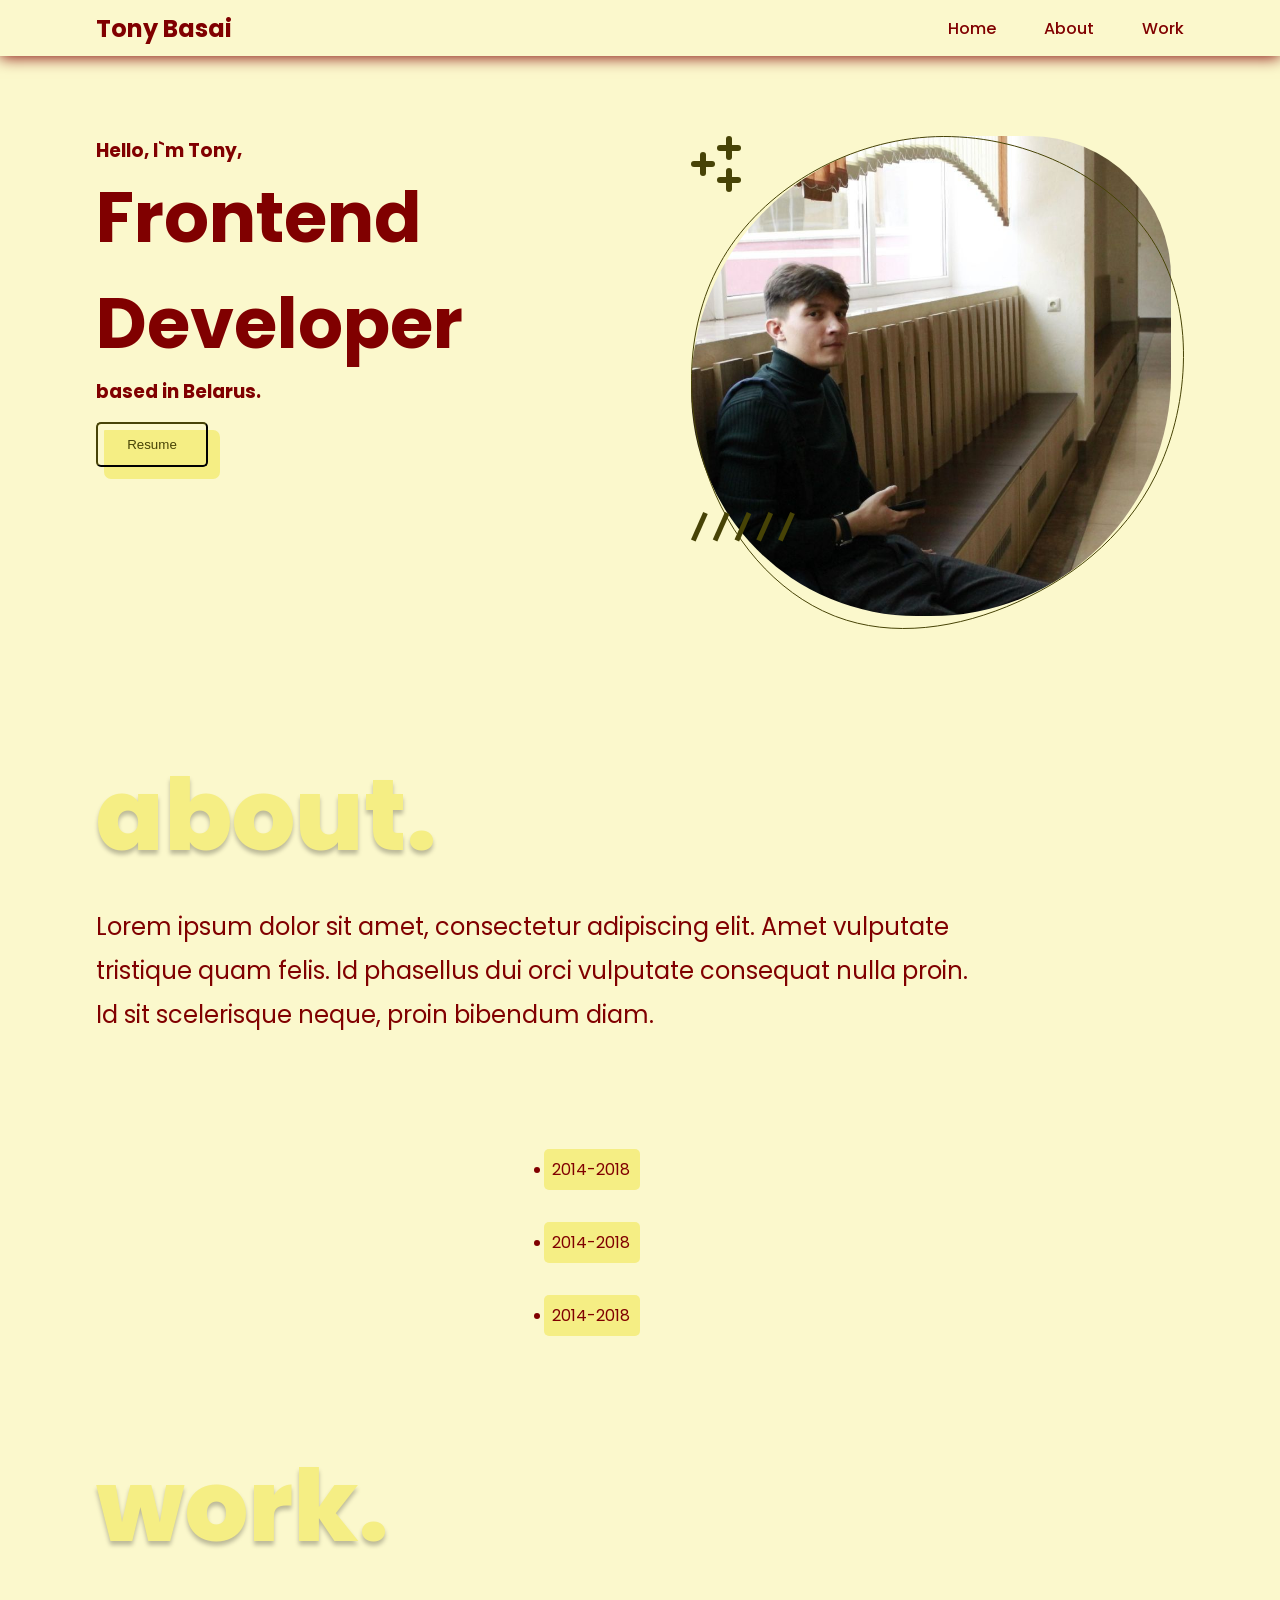
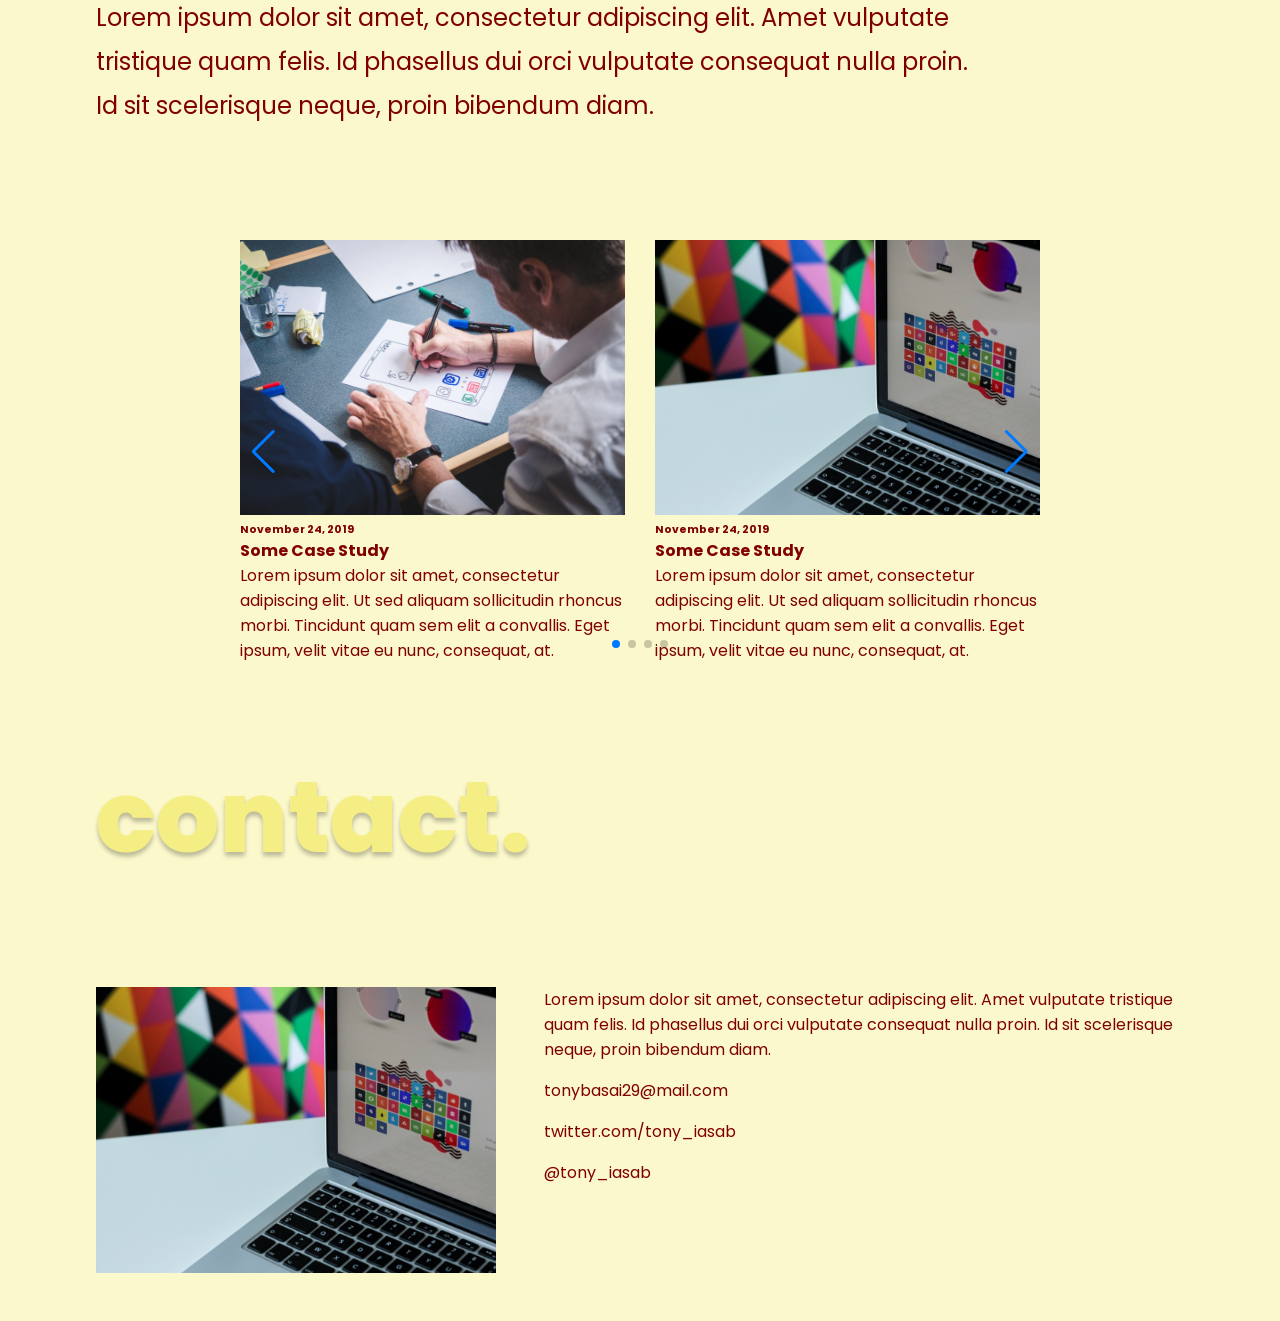
==== portfolio.html @ f7d1738f "Portfolio" ====
<!DOCTYPE html>
<html lang="en">
<head>
    <meta charset="UTF-8">
    <meta name="viewport" content="width=device-width, initial-scale=1.0">
    <link rel="preconnect" href="https://fonts.googleapis.com">
    <link rel="preconnect" href="https://fonts.gstatic.com" crossorigin>
    <link href="https://fonts.googleapis.com/css2?family=Inika:wght@400;700&family=Inter:ital,opsz,wght@0,14..32,100..900;1,14..32,100..900&family=Open+Sans:ital,wght@0,300..800;1,300..800&family=Poppins:ital,wght@0,100;0,200;0,300;0,400;0,500;0,600;0,700;0,800;0,900;1,100;1,200;1,300;1,400;1,500;1,600;1,700;1,800;1,900&display=swap" rel="stylesheet">
    <link rel="stylesheet" href="/portfolio.css">
    <link rel="stylesheet" href="https://unpkg.com/swiper/swiper-bundle.min.css"/>    
    <title>Toni Basai</title>
</head>
<body>
    <header class="header">
        <nav class="header__nav">
            <ul class="header__nav-item">
                <li class="header__nav-item-name">
                    <a href="">Tony Basai</a>
                </li>
            </ul>
            <div class="header__nav-menu">
                <ul class="header__nav-item">
                    <li class="header__nav-text">
                        <a href="#Home">Home</a>
                    </li>
                    <li class="header__nav-text">
                        <a href="#About">About</a>
                    </li>
                    <li class="header__nav-text">
                        <a href="#Work">Work</a>
                    </li>
                </ul>
            </div>
        </nav>
    </header>
    <section id="Home" class="section">
        <div class="container__home">
            <div class="about-me__item">
                <h3 class="about-me__item-info">
                    Hello, I`m Tony, <span class="abaut-me__info-span">frontend developer</span> based in Belarus.
                </h3>
                <button class="about-me__button">
                    Resume
                </button>
            </div>
            <div class="abaut-me__img">
                <img class="abaut-me__img-border" src="./img-portfolio/Vector.svg" alt="">
                <img class="abaut-me__img-foto" src="./img-portfolio/toha2023-03-19_18-51-25.jpg" alt="">
                <div class="abaut-me__img-symbols">
                    <img class="plus" src="./img-portfolio/Group 10.svg" alt="">
                    <img src="./img-portfolio/Group 6.svg" alt="">
                </div>
            </div>
        </div>
    </section>
    <div class="modal modal--hidden">
        <form class="modal__content">
            <button class="modal__buttom-close"></button>
            <h4 class="modal-area__title">
                Для скачивания портфолио нажмите кнопку "Download".
            </h4>
            <button class="modal__buttom-download">Download</button>
        </form>
    </div>
    <section id="About" class="section">
        <div class="container">
            <div class="about-me__info-work">
                <h3 class="info__item-title section-title">
                    about.
                </h3>
                <p class="info__item-paragraph section-paragraph">
                    Lorem ipsum dolor sit amet, consectetur adipiscing elit. Amet vulputate tristique quam felis. Id phasellus dui orci vulputate consequat nulla proin. Id sit scelerisque neque, proin bibendum diam.
                </p>
            </div>
            <div class="info__item-accordion">
                <div class="item-accordion__items">
                    <ul class="accordion-items__mark">
                        <li class="item-mark__date">
                            2014-2018
                        </li>                        
                    </ul>
                    <div class="item__accordion">
                        <p class="item-accordion__paragraph">
                            Lorem ipsum dolor sit amet, consectetur adipiscing elit. Amet vulputate tristique quam felis. Id phasellus dui orci vulputate consequat nulla proin. Id sit scelerisque neque, proin bibendum diam.
                        </p>
                    </div>
                </div>
                <div class="item-accordion__items">
                    <ul class="accordion-items__mark">
                        <li class="item-mark__date">
                            2014-2018
                        </li>                        
                    </ul>
                    <div class="item__accordion">
                        <p class="item-accordion__paragraph">
                            Lorem ipsum dolor sit amet, consectetur adipiscing elit. Amet vulputate tristique quam felis. Id phasellus dui orci vulputate consequat nulla proin. Id sit scelerisque neque, proin bibendum diam.
                        </p>
                    </div>
                </div>
                <div class="item-accordion__items">
                    <ul class="accordion-items__mark">
                        <li class="item-mark__date">
                            2014-2018
                        </li>                        
                    </ul>
                    <div class="item__accordion">
                        <p class="item-accordion__paragraph">
                            Lorem ipsum dolor sit amet, consectetur adipiscing elit. Amet vulputate tristique quam felis. Id phasellus dui orci vulputate consequat nulla proin. Id sit scelerisque neque, proin bibendum diam.
                        </p>
                    </div>
                </div>               
            </div>
        </div>
    </section>
    <section id="Work" class="section-work">
        <div class="section-work__container">
            <div class="about-me__info-work">
                <h3 class="section-title">
                    work.
                </h3>
                <p class="section-paragraph">
                    Lorem ipsum dolor sit amet, consectetur adipiscing elit. Amet vulputate tristique quam felis. Id phasellus dui orci vulputate consequat nulla proin. Id sit scelerisque neque, proin bibendum diam.
                </p>
            </div>
            <div class="work__cards">
                <div class="swiper">
                    <div class="swiper-wrapper">
                        <div class="swiper-slide">
                            <img class="work-card__img" src="./img-portfolio/Rectangle 8.svg" alt="">
                            <h6 class="work-card__date">
                                November 24, 2019
                            </h6>
                            <h4 class="work-card__title">
                                Some Case Study
                            </h4>
                            <p class="work-card__paragraph">
                                Lorem ipsum dolor sit amet, consectetur adipiscing elit. Ut sed aliquam sollicitudin rhoncus morbi. Tincidunt quam sem elit a convallis. Eget ipsum, velit vitae eu nunc, consequat, at.
                            </p>
                        </div>
                        <div class="swiper-slide">
                            <img class="work-card__img" src="./img-portfolio/unsplash_ubIWo074QlU.svg" alt="">
                            <h6 class="work-card__date">
                                November 24, 2019
                            </h6>
                            <h4 class="work-card__title">
                                Some Case Study
                            </h4>
                            <p class="work-card__paragraph">
                                Lorem ipsum dolor sit amet, consectetur adipiscing elit. Ut sed aliquam sollicitudin rhoncus morbi. Tincidunt quam sem elit a convallis. Eget ipsum, velit vitae eu nunc, consequat, at.
                            </p>
                        </div>
                        <div class="swiper-slide">
                            <img class="work-card__img" src="./img-portfolio/unsplash_ubIWo074QlU.svg" alt="">
                            <h6 class="work-card__date">
                                November 24, 2019
                            </h6>
                            <h4 class="work-card__title">
                                Some Case Study
                            </h4>
                            <p class="work-card__paragraph">
                                Lorem ipsum dolor sit amet, consectetur adipiscing elit. Ut sed aliquam sollicitudin rhoncus morbi. Tincidunt quam sem elit a convallis. Eget ipsum, velit vitae eu nunc, consequat, at.
                            </p>
                        </div>
                        <div class="swiper-slide">
                            <img class="work-card__img" src="./img-portfolio/unsplash_ubIWo074QlU.svg" alt="">
                            <h6 class="work-card__date">
                                November 24, 2019
                            </h6>
                            <h4 class="work-card__title">
                                Some Case Study
                            </h4>
                            <p class="work-card__paragraph">
                                Lorem ipsum dolor sit amet, consectetur adipiscing elit. Ut sed aliquam sollicitudin rhoncus morbi. Tincidunt quam sem elit a convallis. Eget ipsum, velit vitae eu nunc, consequat, at.
                            </p>
                        </div>                    
                    </div>
                    <div class="swiper-button-next"></div>
                    <div class="swiper-button-prev"></div>
                    <div class="swiper-pagination"></div>
                </div>
            </div>
        </div>
    </section>
    <section class="section">
        <div class="container">
            <h3 class="section-title">
                contact.
            </h3>
            <div class="contact__items">
                <img class="contact__img" src="./img-portfolio/unsplash_ubIWo074QlU.svg" alt="">
                <div class="contact__info">
                    <p class="contact__paragraph">
                        Lorem ipsum dolor sit amet, consectetur adipiscing elit. Amet vulputate tristique quam felis. Id phasellus dui orci vulputate consequat nulla proin. Id sit scelerisque neque, proin bibendum diam.
                    </p>
                    <p class="contact__paragraph-cont">
                        tonybasai29@mail.com
                    </p>
                    <p class="contact__paragraph-cont">
                        twitter.com/tony_iasab
                    </p>
                    <p class="contact__paragraph-cont">
                        @tony_iasab
                    </p>
                </div>
            </div>
        </div>
    </section>
    <script src="./portfolio.js"></script> 
    <script src="https://unpkg.com/swiper/swiper-bundle.min.js"></script>   
</body>
</html>
---- portfolio.css ----
* {
    margin: 0;
    padding: 0;
    box-sizing: border-box;
}

:root {
    --dark-blue: #03045E;
    --maroon: #800000;
    --dark-brown: #474306;
    --yellow: #F5EE84;
    --light-yellow: #FBF8CC;
    --too-light-yellow: #F7F197;
}

body {
    font-family: Poppins;
    background-color: var(--light-yellow);
}

.header {
    @media (max-width: 780px) {
        padding: 1rem;
    }
}

.header__nav {
    height: 3.5rem;
    max-width: 100%;
    width: 85rem;
    padding: 0 6rem;
    display: flex;
    align-items: center;
    justify-content: space-between;
    margin: 0 auto;
    background-color: var(--light-yellow);
    z-index: 0;
    box-shadow: 0 1px 15px 0 var(--maroon);
}

.header__nav-item {
    display: flex;
    gap: 3rem;
    list-style-type: none;
    color: var(--maroon);
}

.header__nav-item-name a{
    font-size: 1.5rem;
    font-weight: bold;
    text-decoration-line: none;
    color: var(--maroon);
}

.header__nav-text a{
    text-decoration-line: none;
    color: var(--maroon);
    font-weight: 500;
}

.header__nav-text a:hover {
    color: var(--yellow);
}

.section {
    max-width: 100%;
    width: 85rem;
    margin: 0 auto;
}

.container__home {
    /* margin: 5rem 0; */
    padding: 5rem 6rem;
    display: flex;
    justify-content: space-between;
}

.about-me__item {
    max-width: 20rem;
    display: flex;
    flex-direction: column;
    gap: 1rem;
}

.about-me__item-info{
    color: var(--maroon);
}

.abaut-me__info-span {
    text-transform: capitalize;
    font-size: 4.4rem;
    font-weight: bold;
}

.about-me__button {
    max-width: 7rem;
    padding: 0.8rem 1.5rem 0.8rem 1.5rem;
    border-radius: 5px;
    border-color: var(--dark-brown);
    color: var(--dark-brown);
    cursor: pointer;
    background-color: var(--yellow);
    box-shadow: 4px 4px 0px 2px var(--light-yellow) inset,
                10px 10px 0px 2px var(--yellow);
}

.about-me__button:hover {
    max-width: 7rem;
    padding: 0.8rem 1.5rem 0.8rem 1.5rem;
    border-radius: 5px;
    border-color: var(--dark-brown);
    background-color: var(--yellow);
    color: var(--dark-brown);
    cursor: pointer;
    box-shadow: none;
}

.abaut-me__img {
    display: flex;
}

.abaut-me__img-border {
    position: relative;
    z-index: -1;
}

.abaut-me__img-foto {
    max-width: 100%;
    width: 30rem;
    max-height: 100%;
    object-fit: cover;
    border-radius: 18rem 10rem 17rem 16rem;
    height: 30rem;
    position: absolute;
    z-index: -2;
}

.abaut-me__img-symbols {
    display: flex;
    flex-direction: column;
    align-items: flex-start;
    gap: 20rem;
    position: absolute;
}

.container {
    padding: 3rem 6rem;
    display: flex;
    flex-direction: column;
    gap: 7rem;
}

.modal {
    position: fixed;
    background: rgb(0, 0, 0, 0.663);
    top: 0;
    left: 0;
    bottom: 0;
    right: 0;
    display: flex;
    justify-content: center;
    align-items: center;
}

.modal--hidden {
    display: none;
}

.modal__content {
    padding: 1.5rem;
    background: var(--light-yellow);
    border-radius: 1rem;
    max-width: 30rem;
    width: 100%;
    position: relative;
    display: flex;
    flex-direction: column;
    align-items: center;
    gap: 1rem;
}

.modal__buttom-close {
    background: url(./img-portfolio/1.png);
    background-size: contain;
    width: 2rem;
    height: 2rem;
    border: none;
    border-radius: 2rem;
    position: absolute;
    right: 0.1rem;
    top: 0.1rem;
    cursor: pointer;
}

.modal-area__title {
    font-family: Poppins;
    font-size: 24px;
    line-height: 44px;
    color: var(--maroon);
}

.modal__buttom-download {
    max-width: 7rem;
    padding: 0.8rem 1.5rem 0.8rem 1.5rem;
    border-radius: 5px;
    border-color: var(--dark-brown);
    color: var(--dark-brown);
    cursor: pointer;
    background-color: var(--yellow);
}

.modal__buttom-download:hover {
    max-width: 7rem;
    padding: 0.8rem 1.5rem 0.8rem 1.5rem;
    border-radius: 5px;
    border-color: var(--dark-blue);
    background-color: var(--dark-brown);
    color: var(--dark-blue);
    cursor: pointer;
    box-shadow: none;
}

.about-me__info-work {
    display: flex;
    flex-direction: column;
    gap: 2rem;
}

.section-title {
    font-weight: 800;
    font-size: 100px;
    line-height: 116px;
    color: var(--yellow);
    text-shadow: 0px 4px 4px rgba(0, 0, 0, 0.25);
}

.section-paragraph {
    max-width: 100%;
    width: 55rem;
    font-size: 24px;
    line-height: 44px;
    color: var(--maroon);
}

.info__item-accordion {
    display: flex;
    flex-direction: column;
    align-items: flex-end;
    gap: 1rem;
    color: var(--maroon);
}

.accordion-items__mark {
    max-width: 6rem;
    width: 100%;
    display: flex;
    flex-direction: column;
    gap: 3rem;
    padding: 0.5rem 0.5rem;
    background: var(--yellow);
    border-radius: 5px;
}

.item-mark__date {
    cursor: pointer;
}

.item__accordion {
    max-width: 100%;
    width: 40rem;
    padding-top: 1rem;
    position: relative;
    overflow: hidden;
    max-height: 0;
    transition: 0.4s;
}

.section-work {
    max-width: 100%;
    width: 85rem;
    margin: 0 auto;
}

.section-work__container {
    padding: 3rem 6rem;
    display: flex;
    flex-direction: column;
    gap: 7rem;
}

.swiper {
    max-width: 100%;
    width: 50rem;
    height: 100%;
}

.swiper-slide {
    width: auto;
    color: var(--maroon);
}

.work-card__img {
    max-width: 100%;
    width: 35rem;
}

.contact__items {
    display: flex;
    justify-content: space-between;
}

.contact__img {
    max-width: 100%;
    width: 25rem;
}

.contact__info {
    max-width: 100%;
    width: 40rem;
    display: flex;
    flex-direction: column;
    gap: 1rem;
}

.contact__items {
    color: var(--maroon);
}

.contact__paragraph-cont {
    cursor: pointer;
}
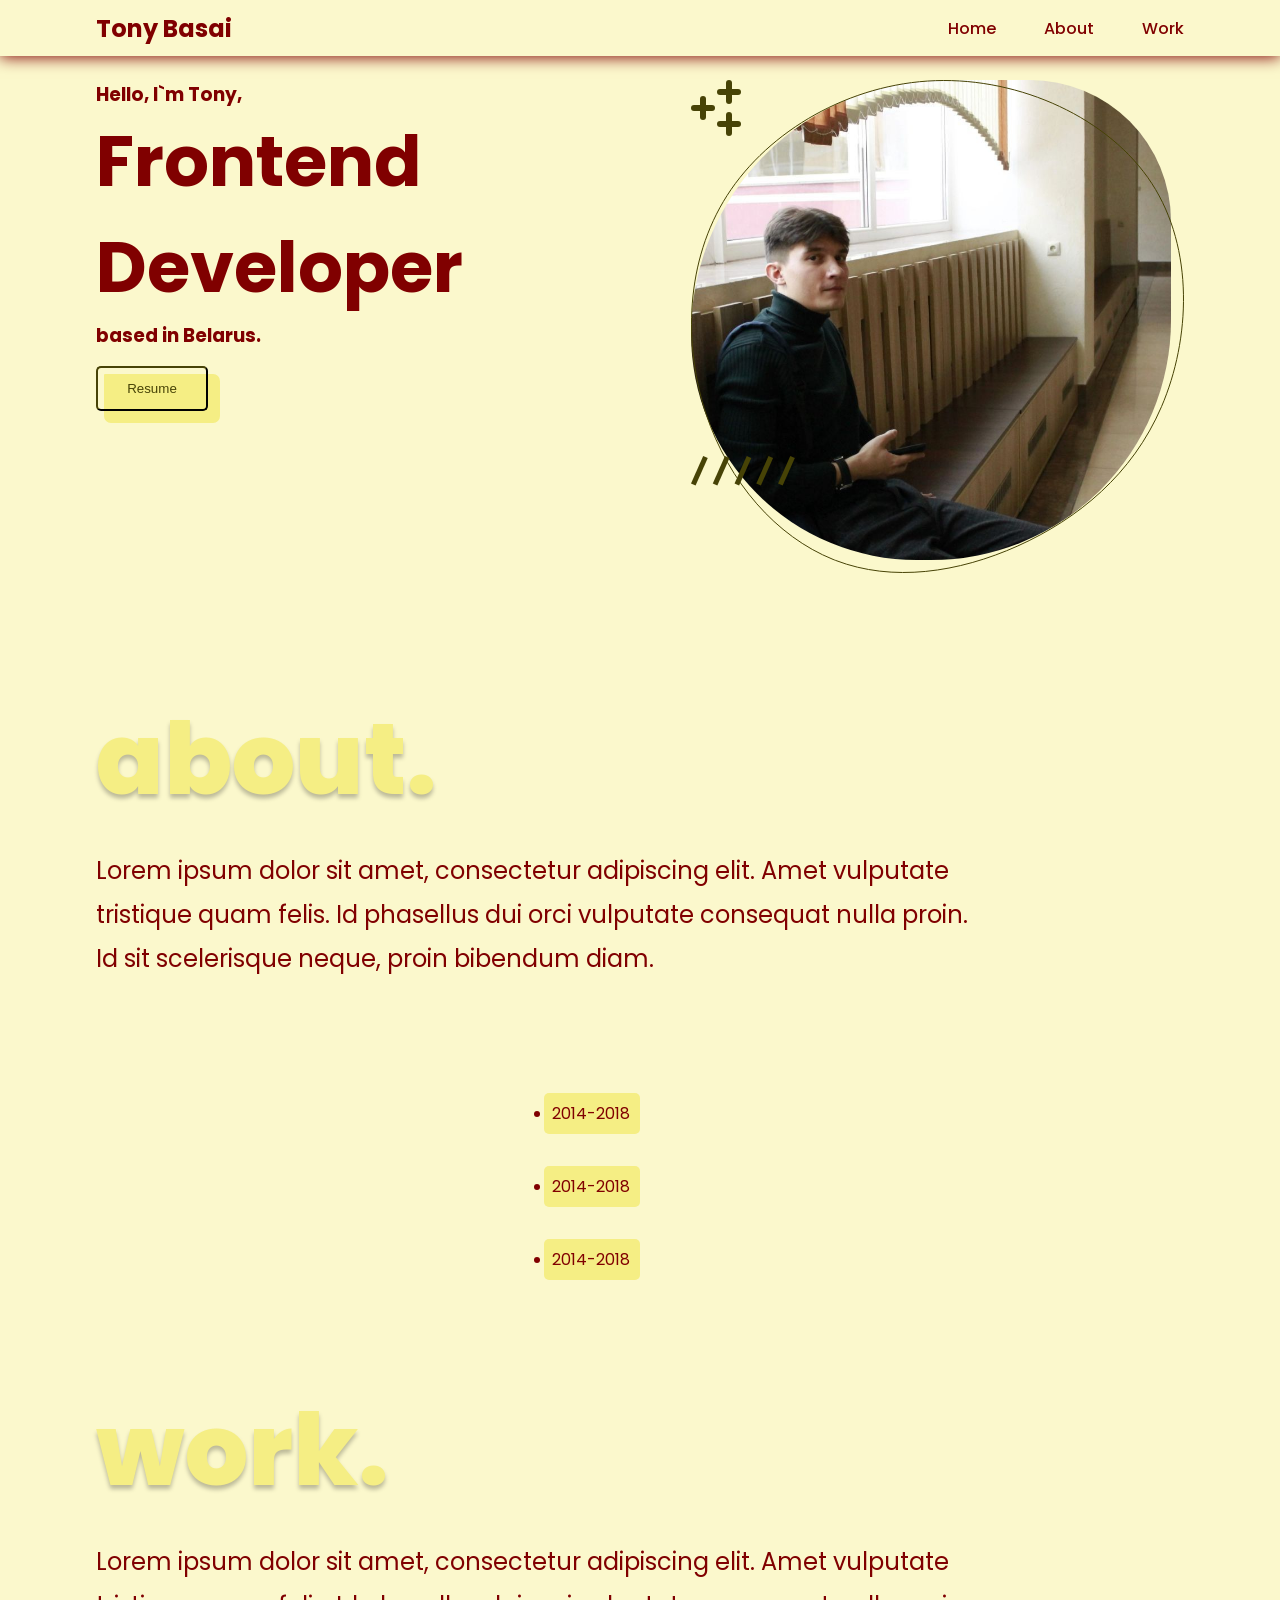
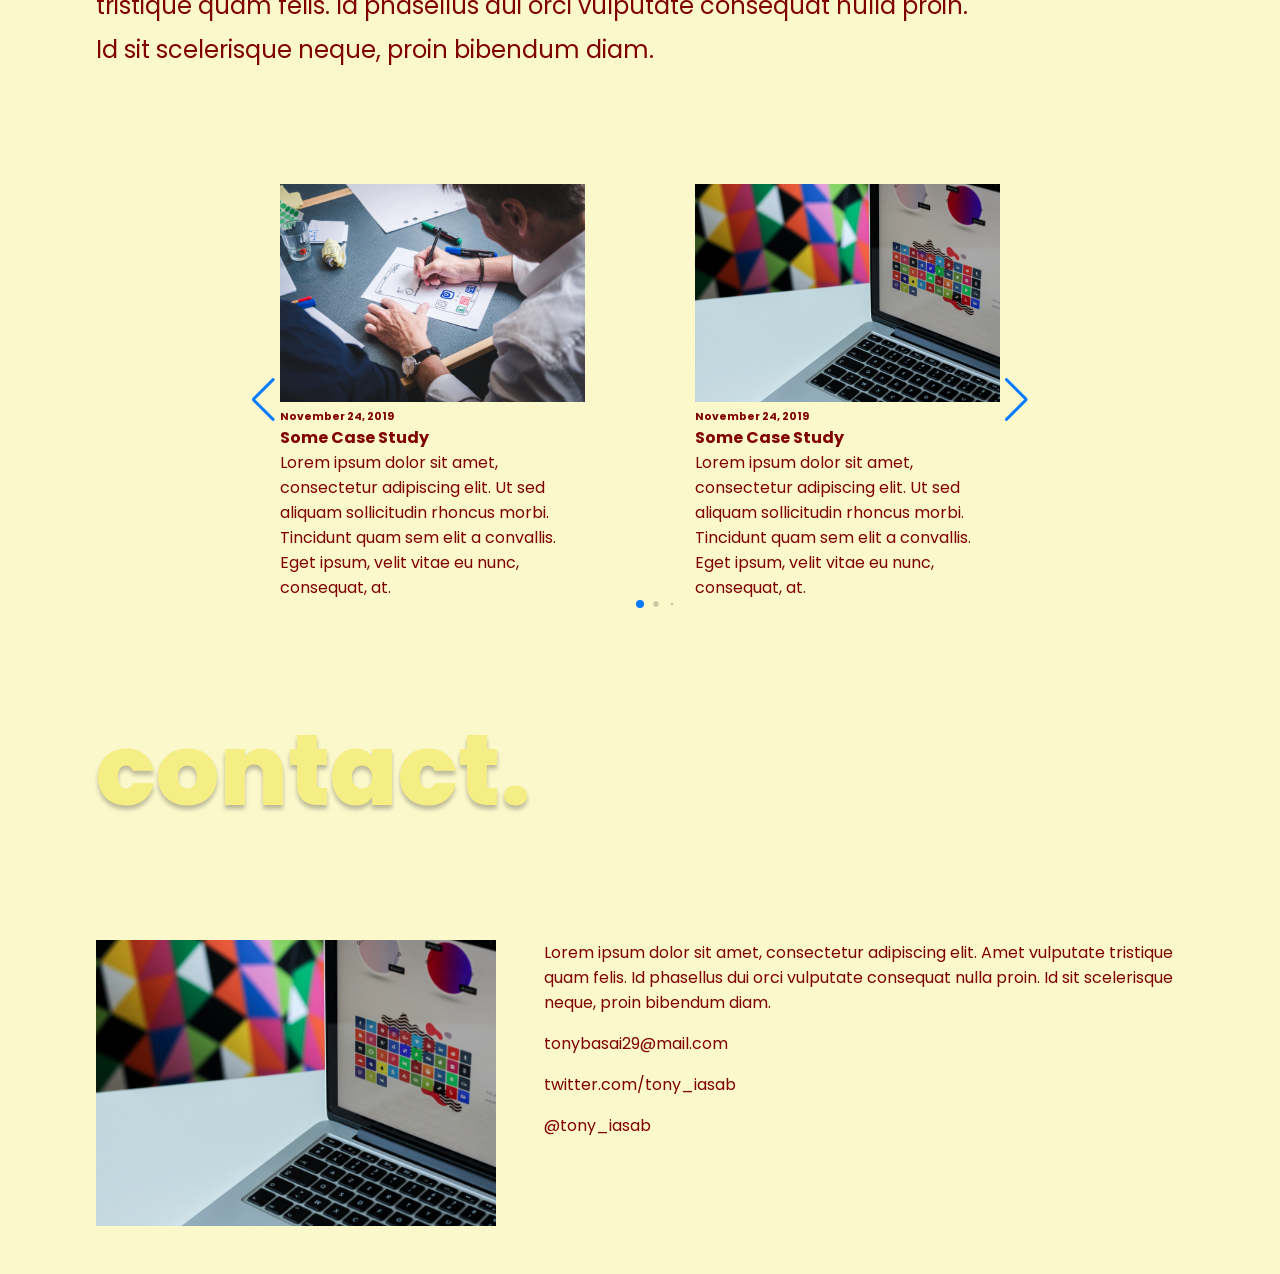
==== commit 2a1f7cad: "portfolio-nav" ====
--- a/portfolio.html
+++ b/portfolio.html
@@ -6,13 +6,13 @@
     <link rel="preconnect" href="https://fonts.googleapis.com">
     <link rel="preconnect" href="https://fonts.gstatic.com" crossorigin>
     <link href="https://fonts.googleapis.com/css2?family=Inika:wght@400;700&family=Inter:ital,opsz,wght@0,14..32,100..900;1,14..32,100..900&family=Open+Sans:ital,wght@0,300..800;1,300..800&family=Poppins:ital,wght@0,100;0,200;0,300;0,400;0,500;0,600;0,700;0,800;0,900;1,100;1,200;1,300;1,400;1,500;1,600;1,700;1,800;1,900&display=swap" rel="stylesheet">
-    <link rel="stylesheet" href="/portfolio.css">
+    <link rel="stylesheet" href="./portfolio.css">
     <link rel="stylesheet" href="https://unpkg.com/swiper/swiper-bundle.min.css"/>    
     <title>Toni Basai</title>
 </head>
 <body>
     <header class="header">
-        <nav class="header__nav">
+        <nav class="header__nav header__nav-fix">
             <ul class="header__nav-item">
                 <li class="header__nav-item-name">
                     <a href="">Tony Basai</a>
--- a/portfolio.css
+++ b/portfolio.css
@@ -19,23 +19,28 @@
 }
 
 .header {
+    display: flex;
+    justify-content: center;
     @media (max-width: 780px) {
         padding: 1rem;
     }
 }
 
 .header__nav {
+    max-width: 100%;
+    width: 85rem;
     height: 3.5rem;
-    max-width: 100%;
-    width: 85rem;
     padding: 0 6rem;
     display: flex;
     align-items: center;
     justify-content: space-between;
-    margin: 0 auto;
     background-color: var(--light-yellow);
-    z-index: 0;
+    z-index: 2;
     box-shadow: 0 1px 15px 0 var(--maroon);
+}
+
+.header__nav-fix {
+    position: fixed;
 }
 
 .header__nav-item {
@@ -297,6 +302,7 @@
 .swiper-slide {
     width: auto;
     color: var(--maroon);
+    padding:0rem 2.5rem 1rem;
 }
 
 .work-card__img {
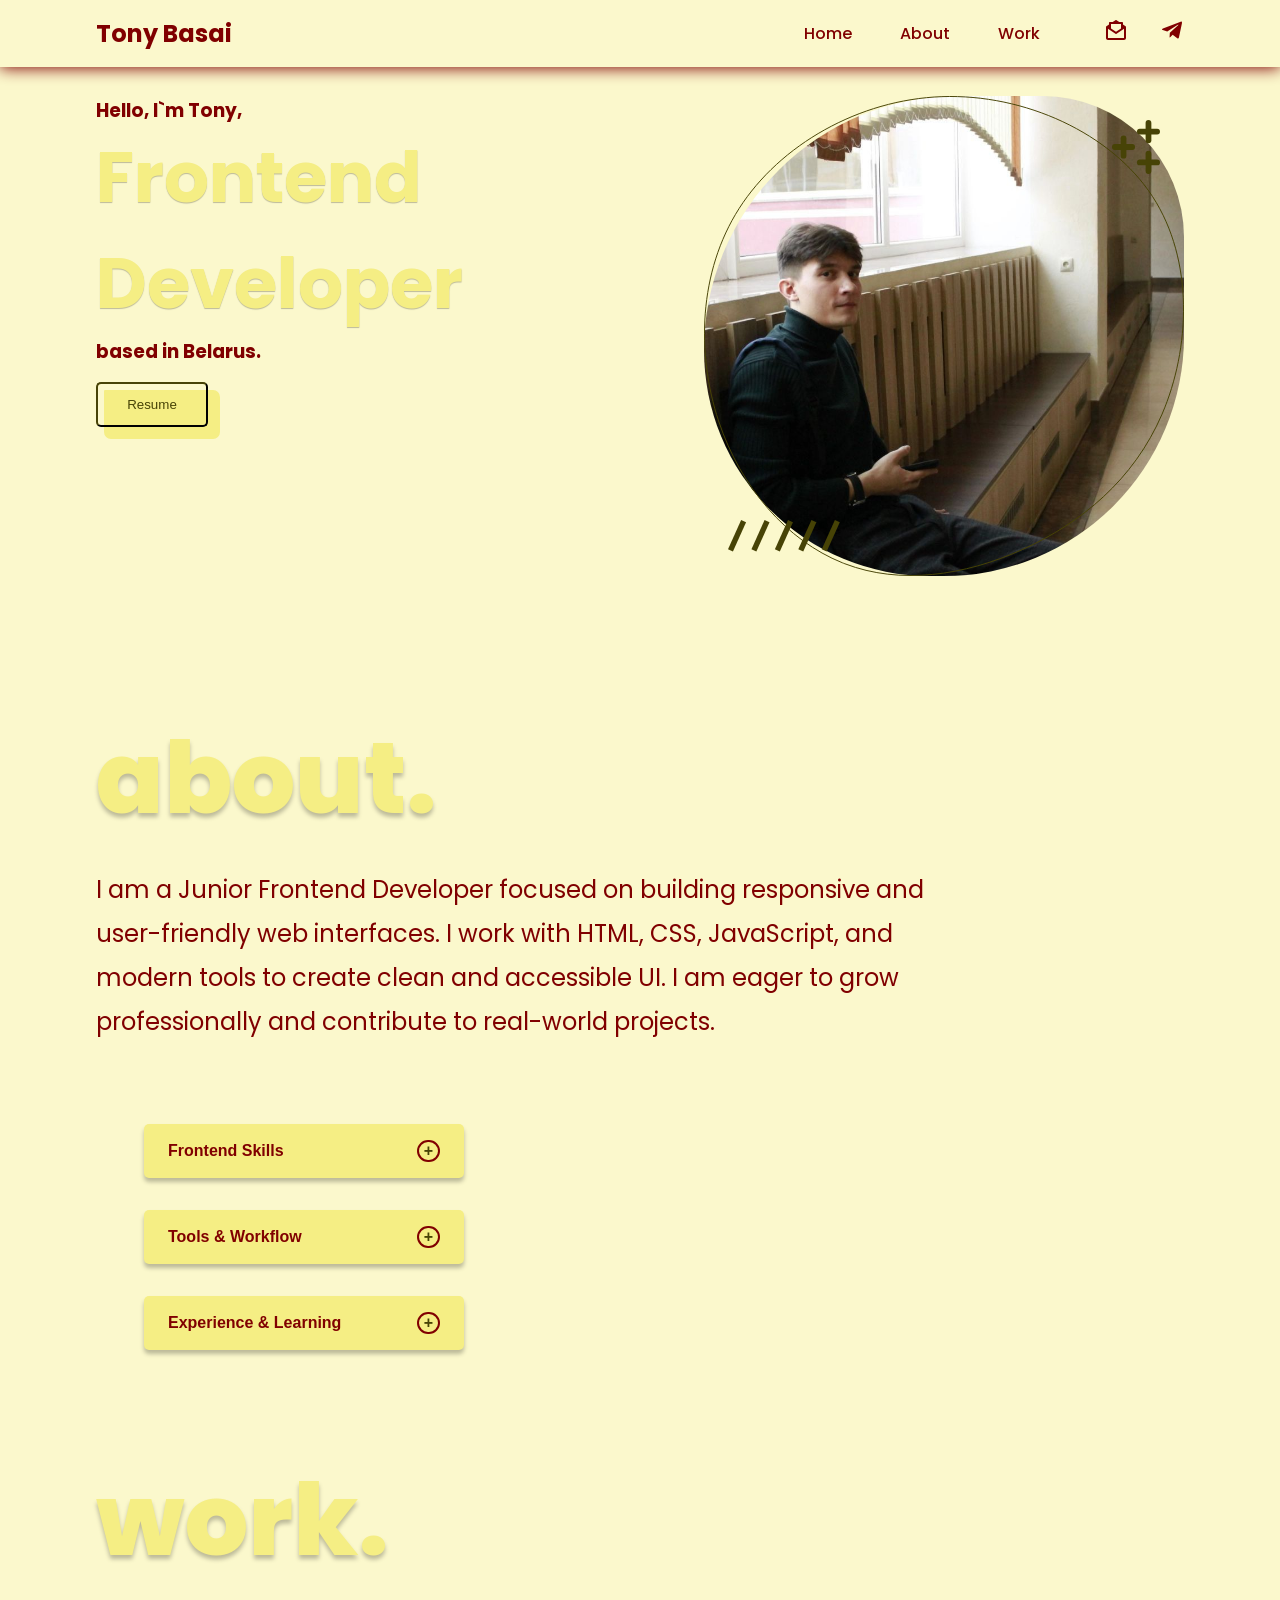
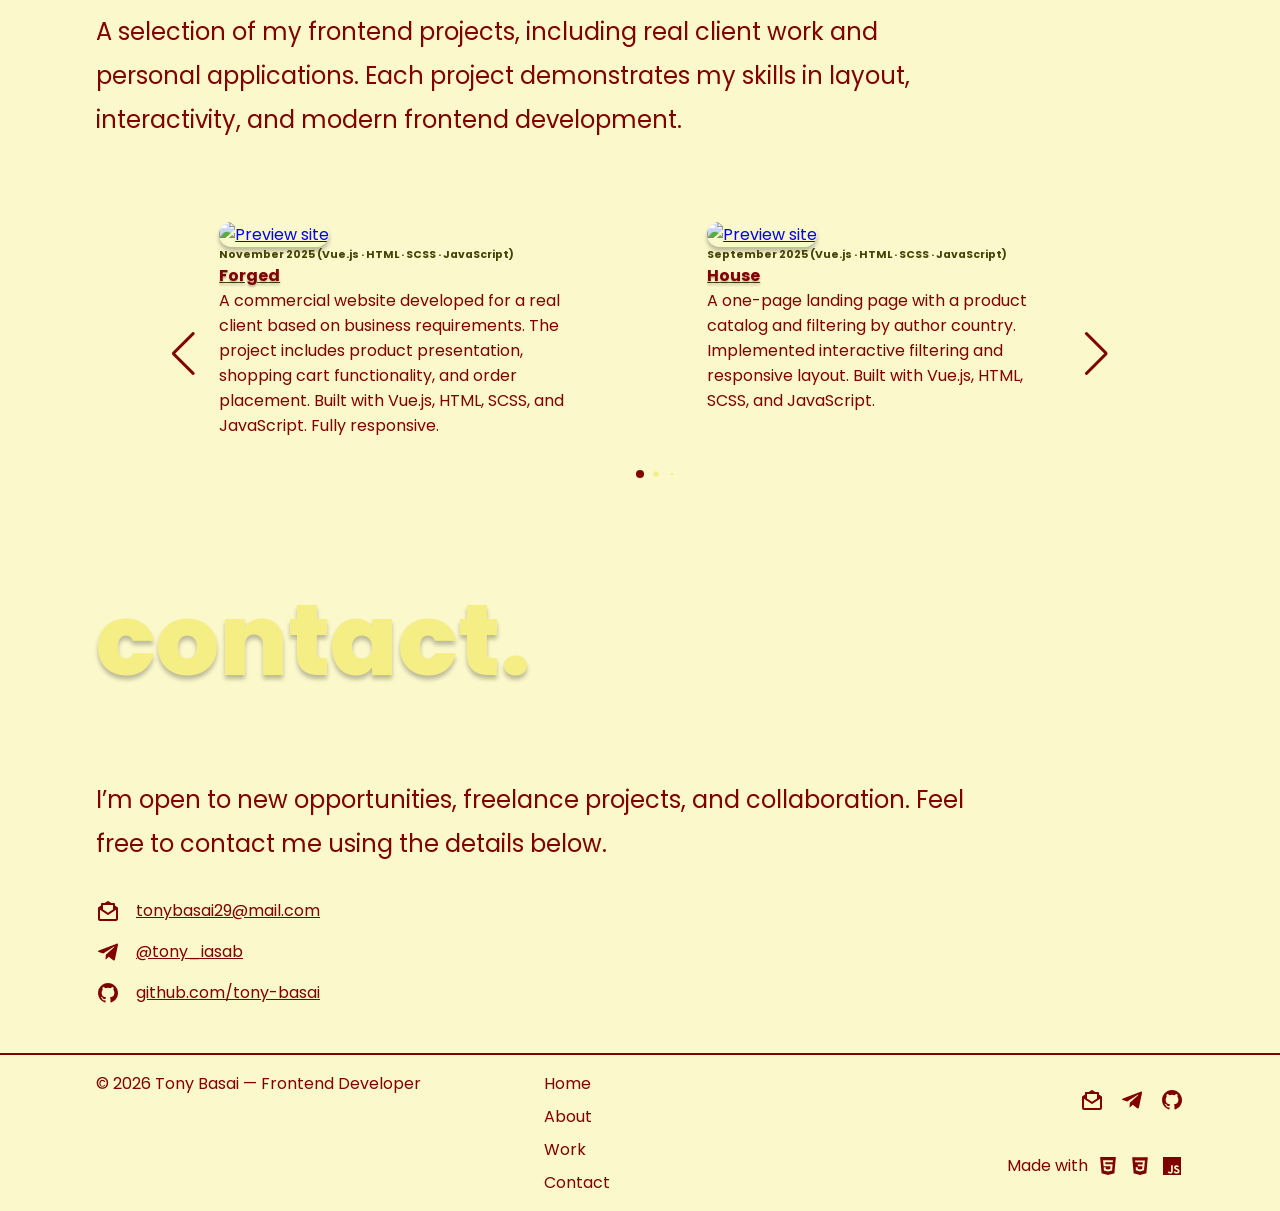
==== commit 6ecc9849: "renamed" ====
--- a/portfolio.html
+++ b/portfolio.html
@@ -8,204 +8,401 @@
     <link href="https://fonts.googleapis.com/css2?family=Inika:wght@400;700&family=Inter:ital,opsz,wght@0,14..32,100..900;1,14..32,100..900&family=Open+Sans:ital,wght@0,300..800;1,300..800&family=Poppins:ital,wght@0,100;0,200;0,300;0,400;0,500;0,600;0,700;0,800;0,900;1,100;1,200;1,300;1,400;1,500;1,600;1,700;1,800;1,900&display=swap" rel="stylesheet">
     <link rel="stylesheet" href="./portfolio.css">
     <link rel="stylesheet" href="https://unpkg.com/swiper/swiper-bundle.min.css"/>    
-    <title>Toni Basai</title>
+    <title>Portfolio</title>
 </head>
 <body>
     <header class="header">
-        <nav class="header__nav header__nav-fix">
-            <ul class="header__nav-item">
-                <li class="header__nav-item-name">
-                    <a href="">Tony Basai</a>
-                </li>
-            </ul>
-            <div class="header__nav-menu">
+        <nav class="header__nav">
+            <div class="header__container">
                 <ul class="header__nav-item">
-                    <li class="header__nav-text">
-                        <a href="#Home">Home</a>
-                    </li>
-                    <li class="header__nav-text">
-                        <a href="#About">About</a>
-                    </li>
-                    <li class="header__nav-text">
-                        <a href="#Work">Work</a>
+                    <li class="header__nav-item-name">
+                        <a href="#home">Tony Basai</a>
                     </li>
                 </ul>
+                <div class="header__nav-menu">
+                    <ul class="header__nav-item">
+                        <li class="header__nav-text">
+                            <a href="#home">Home</a>
+                        </li>
+                        <li class="header__nav-text">
+                            <a href="#about">About</a>
+                        </li>
+                        <li class="header__nav-text">
+                            <a href="#work">Work</a>
+                        </li>
+                    </ul>
+                    <div class="header__socials">
+                        <a class="icon__link" href="mailto:tonybasai29@mail.com">
+                            <svg class="link__svg"  xmlns="http://www.w3.org/2000/svg" width="24" height="24" fill="currentColor" viewBox="0 0 24 24" >
+                                <path d="m21.55,8.17l-2.55-1.7v-1.46c0-.55-.45-1-1-1h-2.7l-2.75-1.83c-.34-.22-.77-.22-1.11,0l-2.75,1.83h-2.7c-.55,0-1,.45-1,1v1.46l-2.55,1.7c-.28.19-.45.5-.45.83v11c0,1.1.9,2,2,2h16c1.1,0,2-.9,2-2v-11c0-.33-.17-.65-.45-.83Zm-14.55-2.17h10v4.46l-5,3.33-5-3.33v-4.46Zm-3,14v-9.13l1.45.96,6,4c.17.11.36.17.55.17s.39-.06.55-.17l6-4,1.45-.96v9.13H4Z"></path>
+                            </svg>                                
+                        </a>
+                        <a class="icon__link" href="https://t.me/@tony_iasab" target="_blank">
+                            <svg class="link__svg" xmlns="http://www.w3.org/2000/svg" width="24" height="24" fill="currentColor" viewBox="0 0 24 24" >
+                                <path d="m20.665 3.717-17.73 6.837c-1.21.486-1.203 1.161-.222 1.462l4.552 1.42 10.532-6.645c.498-.303.953-.14.579.192l-8.533 7.701h-.002l.002.001-.314 4.692c.46 0 .663-.211.921-.46l2.211-2.15 4.599 3.397c.848.467 1.457.227 1.668-.785l3.019-14.228c.309-1.239-.473-1.8-1.282-1.434"></path>
+                            </svg>
+                        </a>
+                    </div>
+                </div>
             </div>
         </nav>
     </header>
-    <section id="Home" class="section">
-        <div class="container__home">
-            <div class="about-me__item">
-                <h3 class="about-me__item-info">
-                    Hello, I`m Tony, <span class="abaut-me__info-span">frontend developer</span> based in Belarus.
-                </h3>
-                <button class="about-me__button">
-                    Resume
+    <main class="main">
+
+        <section id="home" class="main__hero section">
+            <div class="hero__container-home">
+                <div class="container-home__about-me">
+                    <h3 class="about-me__title">
+                        Hello, I`m Tony,</br> <span class="abaut-me__info__span">frontend developer</span></br> based in Belarus.
+                    </h3>
+                    <button class="about-me__button">
+                        Resume
+                    </button>
+                </div>
+                <div class="container-home__items-photo">
+                    <img class="items-photo__img-border" src="./img-portfolio/Vector.svg" alt="Border-vector">
+                    <img class="items-photo__img-photo" src="./img-portfolio/toha2023-03-19_18-51-25.jpg" alt="My photo">
+                    <div class="items-photo__img-symbols">
+                        <img class="symbols__plus" src="./img-portfolio/Group 10.svg" alt="symbols-img">
+                        <img class="symbols__slashes" src="./img-portfolio/Group 6.svg" alt="symbols-img">
+                    </div>
+                </div>
+            </div>
+        </section>
+
+        <div class="modal modal--hidden">
+            <form class="modal__content">
+                <button class="modal__buttom-close" type="button">
+                    <svg class="buttom-close__svg" xmlns="http://www.w3.org/2000/svg" viewBox="0 0 640 640" fill="currentColor">
+                        <path d="M183.1 137.4C170.6 124.9 150.3 124.9 137.8 137.4C125.3 149.9 125.3 170.2 137.8 182.7L275.2 320L137.9 457.4C125.4 469.9 125.4 490.2 137.9 502.7C150.4 515.2 170.7 515.2 183.2 502.7L320.5 365.3L457.9 502.6C470.4 515.1 490.7 515.1 503.2 502.6C515.7 490.1 515.7 469.8 503.2 457.3L365.8 320L503.1 182.6C515.6 170.1 515.6 149.8 503.1 137.3C490.6 124.8 470.3 124.8 457.8 137.3L320.5 274.7L183.1 137.4z"/>
+                    </svg>
                 </button>
-            </div>
-            <div class="abaut-me__img">
-                <img class="abaut-me__img-border" src="./img-portfolio/Vector.svg" alt="">
-                <img class="abaut-me__img-foto" src="./img-portfolio/toha2023-03-19_18-51-25.jpg" alt="">
-                <div class="abaut-me__img-symbols">
-                    <img class="plus" src="./img-portfolio/Group 10.svg" alt="">
-                    <img src="./img-portfolio/Group 6.svg" alt="">
-                </div>
-            </div>
+                <h4 class="modal-area__title">
+                    Choose your preferred language to download the resume.
+                </h4>
+                <div class="modal__buttoms">
+                    <a class="modal__buttom-download" href="./files/Tony_Basai_Junior_Frontend_CV_EN_compressed.pdf" download>
+                        <svg class="buttom-download__svg"  xmlns="http://www.w3.org/2000/svg" width="24" height="24" fill="currentColor" viewBox="0 0 24 24" >
+                            <path d="m20,4h-8.59l-1.41-1.41c-.38-.38-.88-.59-1.41-.59h-4.59c-1.1,0-2,.9-2,2v14c0,1.1.9,2,2,2h16c1.1,0,2-.9,2-2V6c0-1.1-.9-2-2-2Zm0,14H4s0-12,0-12h16v12Z"></path><path d="M11 8 11 12 8 12 12 16 16 12 13 12 13 8 11 8z"></path>
+                        </svg>
+                        Resume EN
+                    </a>
+                    <a class="modal__buttom-download" href="./files/Tony_Basai_Junior_Frontend_CV_RU_compressed.pdf" download>
+                        <svg class="buttom-download__svg"  xmlns="http://www.w3.org/2000/svg" width="24" height="24" fill="currentColor" viewBox="0 0 24 24" >
+                            <path d="m20,4h-8.59l-1.41-1.41c-.38-.38-.88-.59-1.41-.59h-4.59c-1.1,0-2,.9-2,2v14c0,1.1.9,2,2,2h16c1.1,0,2-.9,2-2V6c0-1.1-.9-2-2-2Zm0,14H4s0-12,0-12h16v12Z"></path><path d="M11 8 11 12 8 12 12 16 16 12 13 12 13 8 11 8z"></path>
+                        </svg>                    
+                        Resume RU
+                    </a>
+                </div>
+            </form>
         </div>
-    </section>
-    <div class="modal modal--hidden">
-        <form class="modal__content">
-            <button class="modal__buttom-close"></button>
-            <h4 class="modal-area__title">
-                Для скачивания портфолио нажмите кнопку "Download".
-            </h4>
-            <button class="modal__buttom-download">Download</button>
-        </form>
-    </div>
-    <section id="About" class="section">
-        <div class="container">
-            <div class="about-me__info-work">
-                <h3 class="info__item-title section-title">
-                    about.
-                </h3>
-                <p class="info__item-paragraph section-paragraph">
-                    Lorem ipsum dolor sit amet, consectetur adipiscing elit. Amet vulputate tristique quam felis. Id phasellus dui orci vulputate consequat nulla proin. Id sit scelerisque neque, proin bibendum diam.
-                </p>
-            </div>
-            <div class="info__item-accordion">
-                <div class="item-accordion__items">
-                    <ul class="accordion-items__mark">
-                        <li class="item-mark__date">
-                            2014-2018
-                        </li>                        
-                    </ul>
-                    <div class="item__accordion">
-                        <p class="item-accordion__paragraph">
-                            Lorem ipsum dolor sit amet, consectetur adipiscing elit. Amet vulputate tristique quam felis. Id phasellus dui orci vulputate consequat nulla proin. Id sit scelerisque neque, proin bibendum diam.
-                        </p>
-                    </div>
-                </div>
-                <div class="item-accordion__items">
-                    <ul class="accordion-items__mark">
-                        <li class="item-mark__date">
-                            2014-2018
-                        </li>                        
-                    </ul>
-                    <div class="item__accordion">
-                        <p class="item-accordion__paragraph">
-                            Lorem ipsum dolor sit amet, consectetur adipiscing elit. Amet vulputate tristique quam felis. Id phasellus dui orci vulputate consequat nulla proin. Id sit scelerisque neque, proin bibendum diam.
-                        </p>
-                    </div>
-                </div>
-                <div class="item-accordion__items">
-                    <ul class="accordion-items__mark">
-                        <li class="item-mark__date">
-                            2014-2018
-                        </li>                        
-                    </ul>
-                    <div class="item__accordion">
-                        <p class="item-accordion__paragraph">
-                            Lorem ipsum dolor sit amet, consectetur adipiscing elit. Amet vulputate tristique quam felis. Id phasellus dui orci vulputate consequat nulla proin. Id sit scelerisque neque, proin bibendum diam.
-                        </p>
-                    </div>
-                </div>               
-            </div>
-        </div>
-    </section>
-    <section id="Work" class="section-work">
-        <div class="section-work__container">
-            <div class="about-me__info-work">
-                <h3 class="section-title">
-                    work.
-                </h3>
-                <p class="section-paragraph">
-                    Lorem ipsum dolor sit amet, consectetur adipiscing elit. Amet vulputate tristique quam felis. Id phasellus dui orci vulputate consequat nulla proin. Id sit scelerisque neque, proin bibendum diam.
-                </p>
-            </div>
-            <div class="work__cards">
-                <div class="swiper">
-                    <div class="swiper-wrapper">
-                        <div class="swiper-slide">
-                            <img class="work-card__img" src="./img-portfolio/Rectangle 8.svg" alt="">
-                            <h6 class="work-card__date">
-                                November 24, 2019
-                            </h6>
-                            <h4 class="work-card__title">
-                                Some Case Study
-                            </h4>
-                            <p class="work-card__paragraph">
-                                Lorem ipsum dolor sit amet, consectetur adipiscing elit. Ut sed aliquam sollicitudin rhoncus morbi. Tincidunt quam sem elit a convallis. Eget ipsum, velit vitae eu nunc, consequat, at.
+
+        <section id="about" class="main__about section">
+            <div class="container">
+                <div class="about-me__info-work">
+                    <h3 class="info__item-title section-title">
+                        about.
+                    </h3>
+                    <p class="info__item-paragraph section-paragraph">
+                        I am a Junior Frontend Developer focused on building responsive and user-friendly web interfaces.
+                        I work with HTML, CSS, JavaScript, and modern tools to create clean and accessible UI.
+                        I am eager to grow professionally and contribute to real-world projects.
+                    </p>
+                </div>
+                <div class="info__item-accordion">
+                    <div class="item-accordion__items">
+                        <button class="accordion-items__button">
+                            <span class="button__skills">
+                                Frontend Skills
+                            </span>     
+                            <span class="button__plus">+</span>                   
+                        </button>
+                        <div class="item__accordion">
+                            <p class="item-accordion__paragraph">
+                                HTML5, semantic markup, accessibility basics (ARIA).</br>
+                                CSS3, Flexbox, Grid, responsive layouts, animations.</br>
+                                JavaScript (ES6+): DOM manipulation, events, basic async logic.
                             </p>
                         </div>
-                        <div class="swiper-slide">
-                            <img class="work-card__img" src="./img-portfolio/unsplash_ubIWo074QlU.svg" alt="">
-                            <h6 class="work-card__date">
-                                November 24, 2019
-                            </h6>
-                            <h4 class="work-card__title">
-                                Some Case Study
-                            </h4>
-                            <p class="work-card__paragraph">
-                                Lorem ipsum dolor sit amet, consectetur adipiscing elit. Ut sed aliquam sollicitudin rhoncus morbi. Tincidunt quam sem elit a convallis. Eget ipsum, velit vitae eu nunc, consequat, at.
+                    </div>
+                    <div class="item-accordion__items">
+                        <button class="accordion-items__button">
+                            <span class="button__skills">
+                                Tools & Workflow
+                            </span>
+                            <span class="button__plus">+</span>                        
+                        </button>
+                        <div class="item__accordion">
+                            <p class="item-accordion__paragraph">
+                                Git & GitHub for version control.</br>
+                                Basic experience with npm and bundlers.</br>
+                                Working with Figma designs and following UI guidelines.
                             </p>
                         </div>
-                        <div class="swiper-slide">
-                            <img class="work-card__img" src="./img-portfolio/unsplash_ubIWo074QlU.svg" alt="">
-                            <h6 class="work-card__date">
-                                November 24, 2019
-                            </h6>
-                            <h4 class="work-card__title">
-                                Some Case Study
-                            </h4>
-                            <p class="work-card__paragraph">
-                                Lorem ipsum dolor sit amet, consectetur adipiscing elit. Ut sed aliquam sollicitudin rhoncus morbi. Tincidunt quam sem elit a convallis. Eget ipsum, velit vitae eu nunc, consequat, at.
+                    </div>
+                    <div class="item-accordion__items">
+                        <button class="accordion-items__button">
+                            <span class="button__skills">
+                                Experience & Learning
+                            </span>
+                            <span class="button__plus">+</span>
+                        </button>
+                        <div class="item__accordion">
+                            <p class="item-accordion__paragraph">
+                                Building personal and training projects.</br>
+                                Writing clean and maintainable code.</br>
+                                Constantly learning modern frontend technologies and best practices.
                             </p>
                         </div>
-                        <div class="swiper-slide">
-                            <img class="work-card__img" src="./img-portfolio/unsplash_ubIWo074QlU.svg" alt="">
-                            <h6 class="work-card__date">
-                                November 24, 2019
-                            </h6>
-                            <h4 class="work-card__title">
-                                Some Case Study
-                            </h4>
-                            <p class="work-card__paragraph">
-                                Lorem ipsum dolor sit amet, consectetur adipiscing elit. Ut sed aliquam sollicitudin rhoncus morbi. Tincidunt quam sem elit a convallis. Eget ipsum, velit vitae eu nunc, consequat, at.
-                            </p>
-                        </div>                    
-                    </div>
-                    <div class="swiper-button-next"></div>
-                    <div class="swiper-button-prev"></div>
-                    <div class="swiper-pagination"></div>
-                </div>
-            </div>
+                    </div>               
+                </div>
+            </div>
+        </section>
+
+        <section id="work" class="section-work section">
+            <div class="section-work__container container">
+                <div class="about-me__info-work">
+                    <h3 class="section-title">
+                        work.
+                    </h3>
+                    <p class="section-paragraph">
+                        A selection of my frontend projects, including real client work and personal applications.
+                        Each project demonstrates my skills in layout, interactivity, and modern frontend development.
+                    </p>
+                </div>
+                <div class="work__cards">
+                    <div class="swiper">
+                        <div class="swiper-wrapper">
+                            <div class="swiper-slide">
+                                <a href="https://project-forged-wgrh.vercel.app/" target="_blank" class="work-card__link">
+                                    <img
+                                        src="https://image.thum.io/get/width/800/https://project-forged-wgrh.vercel.app/"
+                                        alt="Preview site"
+                                        class="work-card__img">
+                                </a>
+                                <h6 class="work-card__date">
+                                    November 2025
+                                    <span class="work-card__stack">
+                                        (Vue.js · HTML · SCSS · JavaScript)
+                                    </span>    
+                                </h6>
+                                <a class="work-card__title" href="https://project-forged-wgrh.vercel.app/" target="_blank" rel="noopener noreferrer">
+                                    Forged
+                                </a>
+                                <p class="work-card__paragraph">
+                                    A commercial website developed for a real client based on business requirements.
+                                    The project includes product presentation, shopping cart functionality, and order placement.
+                                    Built with Vue.js, HTML, SCSS, and JavaScript. Fully responsive.
+                                </p>
+                            </div>
+                            <div class="swiper-slide">
+                                <a href="https://house-4bvf.vercel.app/" target="_blank" class="work-card__link">
+                                    <img
+                                        src="https://image.thum.io/get/width/800/https://house-4bvf.vercel.app/"
+                                        alt="Preview site"
+                                        class="work-card__img">
+                                </a>                                
+                                <h6 class="work-card__date">
+                                    September 2025
+                                    <span class="work-card__stack">
+                                        (Vue.js · HTML · SCSS · JavaScript)
+                                    </span>
+                                </h6>
+                                <a class="work-card__title" href="https://house-4bvf.vercel.app/" target="_blank" rel="noopener noreferrer">
+                                    House
+                                </a>
+                                <p class="work-card__paragraph">
+                                    A one-page landing page with a product catalog and filtering by author country.
+                                    Implemented interactive filtering and responsive layout.
+                                    Built with Vue.js, HTML, SCSS, and JavaScript.
+                                </p>
+                            </div>
+                            <div class="swiper-slide">
+                                <a href="https://tony-basai.github.io/List-Dessert/ListDessert.html" target="_blank" class="work-card__link">
+                                    <img
+                                        src="https://image.thum.io/get/width/800/https://tony-basai.github.io/List-Dessert/ListDessert.html"
+                                        alt="Preview site"
+                                        class="work-card__img">
+                                </a>
+                                <h6 class="work-card__date">
+                                    August 2025
+                                    <span class="work-card__stack">
+                                        (HTML · CSS · JavaScript)
+                                    </span>
+                                </h6>
+                                <a class="work-card__title" href="https://tony-basai.github.io/List-Dessert/ListDessert.html" target="_blank" rel="noopener noreferrer">
+                                    List-Dessert
+                                </a>
+                                <p class="work-card__paragraph">
+                                    An interactive dessert menu with cart functionality.
+                                    Users can add and remove items, calculate total cost, and place an order.
+                                    Built using vanilla HTML, CSS, and JavaScript.
+                                </p>
+                            </div>
+                            <div class="swiper-slide">
+                                <a href="https://tony-basai.github.io/Uber/Restaurant.html" target="_blank" class="work-card__link">
+                                    <img
+                                        src="https://image.thum.io/get/width/800/https://tony-basai.github.io/Uber/Restaurant.html"
+                                        alt="Preview site"
+                                        class="work-card__img">
+                                </a>                                
+                                <h6 class="work-card__date">
+                                    January 2025
+                                    <span class="work-card__stack">
+                                        (Tailwind · CSS)
+                                    </span>
+                                </h6>
+                                <a class="work-card__title" href="https://tony-basai.github.io/Uber/Restaurant.html" target="_blank" rel="noopener noreferrer">
+                                    UberRestaurant
+                                </a>
+                                <p class="work-card__paragraph">
+                                    A restaurant menu page focused on layout and visual structure.
+                                    Implemented responsive grid layout using Tailwind CSS.
+                                </p>
+                            </div>
+                            <div class="swiper-slide">
+                                <a href="https://tony-basai.github.io/Calculator/calculator.html" target="_blank" class="work-card__link">
+                                    <img
+                                        src="https://image.thum.io/get/width/800/https://tony-basai.github.io/Calculator/calculator.html"
+                                        alt="Preview site"
+                                        class="work-card__img">
+                                </a>                                
+                                <h6 class="work-card__date">
+                                    July 2025
+                                    <span class="work-card__stack">
+                                        (HTML · SCSS · JavaScript)
+                                    </span>
+                                </h6>
+                                <a class="work-card__title" href="https://tony-basai.github.io/Calculator/calculator.html" target="_blank" rel="noopener noreferrer">
+                                    Calculator
+                                </a>
+                                <p class="work-card__paragraph">
+                                    A simple bill calculator with tip calculation for multiple people.
+                                    Implemented core JavaScript logic and basic UI using HTML and CSS.
+                                </p>
+                            </div>                    
+                        </div>
+                        <div class="swiper-button-prev work__cards"></div>
+                        <div class="swiper-button-next work__cards"></div>
+                        <div class="swiper-pagination"></div>
+                    </div>                
+                </div>
+            </div>
+        </section>
+        
+        <section id="contact" class="section">
+            <div class="container">
+                <h3 class="section-title">
+                    contact.
+                </h3>
+                <div class="contact__info">
+                    <p class="contact__paragraph section-paragraph">
+                        I’m open to new opportunities, freelance projects, and collaboration.
+                        Feel free to contact me using the details below.
+                    </p>
+                    <div class="contact-info__items">
+                        <a class="contact__link" 
+                            href="mailto:tonybasai29@mail.com"
+                        >
+                            <svg class="link__svg"  xmlns="http://www.w3.org/2000/svg" width="24" height="24" fill="currentColor" viewBox="0 0 24 24" >
+                                <path d="m21.55,8.17l-2.55-1.7v-1.46c0-.55-.45-1-1-1h-2.7l-2.75-1.83c-.34-.22-.77-.22-1.11,0l-2.75,1.83h-2.7c-.55,0-1,.45-1,1v1.46l-2.55,1.7c-.28.19-.45.5-.45.83v11c0,1.1.9,2,2,2h16c1.1,0,2-.9,2-2v-11c0-.33-.17-.65-.45-.83Zm-14.55-2.17h10v4.46l-5,3.33-5-3.33v-4.46Zm-3,14v-9.13l1.45.96,6,4c.17.11.36.17.55.17s.39-.06.55-.17l6-4,1.45-.96v9.13H4Z"></path>
+                            </svg>                             
+                            tonybasai29@mail.com
+                        </a>
+                        
+                        <a class="contact__link link__telegram" 
+                            href="https://t.me/@tony_iasab" 
+                            target="_blank" 
+                            rel="noopener noreferrer"
+                        >
+                            <svg class="link__svg" xmlns="http://www.w3.org/2000/svg" width="24" height="24" fill="currentColor" viewBox="0 0 24 24" >
+                                <path d="m20.665 3.717-17.73 6.837c-1.21.486-1.203 1.161-.222 1.462l4.552 1.42 10.532-6.645c.498-.303.953-.14.579.192l-8.533 7.701h-.002l.002.001-.314 4.692c.46 0 .663-.211.921-.46l2.211-2.15 4.599 3.397c.848.467 1.457.227 1.668-.785l3.019-14.228c.309-1.239-.473-1.8-1.282-1.434"></path>
+                            </svg>
+                            @tony_iasab
+                        </a>
+
+                        <a class="contact__link"
+                            href="https://github.com/tony-basai" 
+                            target="_blank" 
+                            rel="noopener noreferrer"
+                        >
+                            <svg class="link__svg" xmlns="http://www.w3.org/2000/svg" width="24" height="24" fill="currentColor" viewBox="0 0 24 24" >
+                                <path fill-rule="evenodd" d="M12.026 2c-5.509 0-9.974 4.465-9.974 9.974 0 4.406 2.857 8.145 6.821 9.465.499.09.679-.217.679-.481 0-.237-.008-.865-.011-1.696-2.775.602-3.361-1.338-3.361-1.338-.452-1.152-1.107-1.459-1.107-1.459-.905-.619.069-.605.069-.605 1.002.07 1.527 1.028 1.527 1.028.89 1.524 2.336 1.084 2.902.829.091-.645.351-1.085.635-1.334-2.214-.251-4.542-1.107-4.542-4.93 0-1.087.389-1.979 1.024-2.675-.101-.253-.446-1.268.099-2.64 0 0 .837-.269 2.742 1.021a9.6 9.6 0 0 1 2.496-.336 9.6 9.6 0 0 1 2.496.336c1.906-1.291 2.742-1.021 2.742-1.021.545 1.372.203 2.387.099 2.64.64.696 1.024 1.587 1.024 2.675 0 3.833-2.33 4.675-4.552 4.922.355.308.675.916.675 1.846 0 1.334-.012 2.41-.012 2.737 0 .267.178.577.687.479C19.146 20.115 22 16.379 22 11.974 22 6.465 17.535 2 12.026 2" clip-rule="evenodd"></path>
+                            </svg>
+                            github.com/tony-basai
+                        </a>
+                    </div>
+                </div>
+            </div>
+        </section>
+    
+    </main>
+    <footer class="footer" role="contentinfo">
+        <div class="footer__container">
+            
+            <p class="footer__copy">
+                &copy; <span id="current-year"></span> Tony Basai — Frontend Developer
+            </p>
+
+            <div class="footer__items">
+
+                <nav class="footer__nav">
+                    <a class="footer__nav-link" href="#home">Home</a>
+                    <a class="footer__nav-link" href="#about">About</a>
+                    <a class="footer__nav-link" href="#work">Work</a>
+                    <a class="footer__nav-link" href="#contact">Contact</a>
+                </nav>
+    
+                <div class="footer__info">
+                    <div class="info__socials-items">
+                        <a href="mailto:tonybasai29@mail.com">
+                            <svg class="link__svg"  xmlns="http://www.w3.org/2000/svg" width="24" height="24" fill="currentColor" viewBox="0 0 24 24" >
+                                <path d="m21.55,8.17l-2.55-1.7v-1.46c0-.55-.45-1-1-1h-2.7l-2.75-1.83c-.34-.22-.77-.22-1.11,0l-2.75,1.83h-2.7c-.55,0-1,.45-1,1v1.46l-2.55,1.7c-.28.19-.45.5-.45.83v11c0,1.1.9,2,2,2h16c1.1,0,2-.9,2-2v-11c0-.33-.17-.65-.45-.83Zm-14.55-2.17h10v4.46l-5,3.33-5-3.33v-4.46Zm-3,14v-9.13l1.45.96,6,4c.17.11.36.17.55.17s.39-.06.55-.17l6-4,1.45-.96v9.13H4Z"></path>
+                            </svg>                             
+                        </a>
+                        <a href="https://t.me/@tony_iasab"
+                            target="_blank" 
+                            rel="noopener noreferrer"
+                        >
+                            <svg class="link__svg" xmlns="http://www.w3.org/2000/svg" width="24" height="24" fill="currentColor" viewBox="0 0 24 24" >
+                                <path d="m20.665 3.717-17.73 6.837c-1.21.486-1.203 1.161-.222 1.462l4.552 1.42 10.532-6.645c.498-.303.953-.14.579.192l-8.533 7.701h-.002l.002.001-.314 4.692c.46 0 .663-.211.921-.46l2.211-2.15 4.599 3.397c.848.467 1.457.227 1.668-.785l3.019-14.228c.309-1.239-.473-1.8-1.282-1.434"></path>
+                            </svg>
+                        </a>
+                        <a href="https://github.com/tony-basai" 
+                            target="_blank" 
+                            rel="noopener noreferrer"
+                        >
+                            <svg class="link__svg" xmlns="http://www.w3.org/2000/svg" width="24" height="24" fill="currentColor" viewBox="0 0 24 24" >
+                                <path fill-rule="evenodd" d="M12.026 2c-5.509 0-9.974 4.465-9.974 9.974 0 4.406 2.857 8.145 6.821 9.465.499.09.679-.217.679-.481 0-.237-.008-.865-.011-1.696-2.775.602-3.361-1.338-3.361-1.338-.452-1.152-1.107-1.459-1.107-1.459-.905-.619.069-.605.069-.605 1.002.07 1.527 1.028 1.527 1.028.89 1.524 2.336 1.084 2.902.829.091-.645.351-1.085.635-1.334-2.214-.251-4.542-1.107-4.542-4.93 0-1.087.389-1.979 1.024-2.675-.101-.253-.446-1.268.099-2.64 0 0 .837-.269 2.742 1.021a9.6 9.6 0 0 1 2.496-.336 9.6 9.6 0 0 1 2.496.336c1.906-1.291 2.742-1.021 2.742-1.021.545 1.372.203 2.387.099 2.64.64.696 1.024 1.587 1.024 2.675 0 3.833-2.33 4.675-4.552 4.922.355.308.675.916.675 1.846 0 1.334-.012 2.41-.012 2.737 0 .267.178.577.687.479C19.146 20.115 22 16.379 22 11.974 22 6.465 17.535 2 12.026 2" clip-rule="evenodd"></path>
+                            </svg>
+                        </a>         
+                    </div>
+                    <div class="info__made-items">
+                        <p class="made-items__text">
+                            Made with
+                        </p>
+                        <svg class="made-items__icon"  xmlns="http://www.w3.org/2000/svg" width="24" height="24" fill="currentColor" viewBox="0 0 24 24" >
+                            <path d="M4.136 3.012h15.729l-1.431 16.15-6.451 1.826-6.414-1.826zm5.266 7.302-.173-2.035 7.533.002.173-1.963-9.87-.002.522 5.998h6.835l-.243 2.566-2.179.602-2.214-.605-.141-1.58H7.691l.247 3.123L12 17.506l4.028-1.08.558-6.111H9.402z"></path>
+                        </svg>
+                        <svg class="made-items__icon" xmlns="http://www.w3.org/2000/svg" width="24" height="24" fill="currentColor" viewBox="0 0 24 24" >
+                            <path d="M4.192 3.143h15.615l-1.42 16.034-6.404 1.812-6.369-1.813zM16.9 6.424l-9.8-.002.158 1.949 7.529.002-.189 2.02H9.66l.179 1.913h4.597l-.272 2.62-2.164.598-2.197-.603-.141-1.569h-1.94l.216 2.867L12 17.484l3.995-1.137z"></path>
+                        </svg>
+                        <svg class="made-items__icon" xmlns="http://www.w3.org/2000/svg" width="24" height="24" fill="currentColor" viewBox="0 0 24 24" >
+                            <path d="M3 3h18v18H3zm16.525 13.707c-.131-.821-.666-1.511-2.252-2.155-.552-.259-1.165-.438-1.349-.854-.068-.248-.078-.382-.034-.529.113-.484.687-.629 1.137-.495.293.09.563.315.732.676.775-.507.775-.507 1.316-.844-.203-.314-.304-.451-.439-.586-.473-.528-1.103-.798-2.126-.775l-.528.067c-.507.124-.991.395-1.283.754-.855.968-.608 2.655.427 3.354 1.023.765 2.521.933 2.712 1.653.18.878-.652 1.159-1.475 1.058-.607-.136-.945-.439-1.316-1.002l-1.372.788c.157.359.337.517.607.832 1.305 1.316 4.568 1.249 5.153-.754.021-.067.18-.528.056-1.237zm-6.737-5.434h-1.686c0 1.453-.007 2.898-.007 4.354 0 .924.047 1.772-.104 2.033-.247.517-.886.451-1.175.359-.297-.146-.448-.349-.623-.641-.047-.078-.082-.146-.095-.146l-1.368.844c.229.473.563.879.994 1.137.641.383 1.502.507 2.404.305.588-.17 1.095-.519 1.358-1.059.384-.697.302-1.553.299-2.509.008-1.541 0-3.083 0-4.635z"></path>
+                        </svg>
+                    </div>
+                </div>
+            </div>
+
+
         </div>
-    </section>
-    <section class="section">
-        <div class="container">
-            <h3 class="section-title">
-                contact.
-            </h3>
-            <div class="contact__items">
-                <img class="contact__img" src="./img-portfolio/unsplash_ubIWo074QlU.svg" alt="">
-                <div class="contact__info">
-                    <p class="contact__paragraph">
-                        Lorem ipsum dolor sit amet, consectetur adipiscing elit. Amet vulputate tristique quam felis. Id phasellus dui orci vulputate consequat nulla proin. Id sit scelerisque neque, proin bibendum diam.
-                    </p>
-                    <p class="contact__paragraph-cont">
-                        tonybasai29@mail.com
-                    </p>
-                    <p class="contact__paragraph-cont">
-                        twitter.com/tony_iasab
-                    </p>
-                    <p class="contact__paragraph-cont">
-                        @tony_iasab
-                    </p>
-                </div>
-            </div>
-        </div>
-    </section>
+    </footer>
+    
+    <script>
+        document.getElementById('current-year').innerText = new Date().getFullYear();
+    </script>
     <script src="./portfolio.js"></script> 
     <script src="https://unpkg.com/swiper/swiper-bundle.min.js"></script>   
+
 </body>
 </html>
--- a/portfolio.css
+++ b/portfolio.css
@@ -2,6 +2,7 @@
     margin: 0;
     padding: 0;
     box-sizing: border-box;
+    scroll-behavior: smooth;
 }
 
 :root {
@@ -18,29 +19,56 @@
     background-color: var(--light-yellow);
 }
 
-.header {
-    display: flex;
-    justify-content: center;
-    @media (max-width: 780px) {
-        padding: 1rem;
-    }
+.section {
+    max-width: 100%;
+}
+
+.container {
+    max-width: 85rem;
+    width: 100%;
+    margin: 0 auto;
+    padding: 3rem 6rem;
+    display: flex;
+    flex-direction: column;
+    gap: 5rem;
+}
+
+@media (max-width: 767px) {
+    .container {
+        padding: 2rem 3rem;
+        gap: 3.4rem;
+    }   
+}
+
+@media (max-width: 480px) {
+    .container {
+        padding: 1.5rem;
+        gap: 3.4rem;
+    }   
 }
 
 .header__nav {
-    max-width: 100%;
-    width: 85rem;
-    height: 3.5rem;
-    padding: 0 6rem;
-    display: flex;
+    position: fixed;
+    width: 100%;
+    background-color: var(--light-yellow);
+    box-shadow: 0 1px 15px 0 var(--maroon);
+    z-index: 2;
+}
+
+.header__container{
+    max-width: 85rem;
+    width: 100%;
+    margin: 0 auto;
+    padding: 1rem 6rem;
+    display: flex;
+    justify-content: space-between;
     align-items: center;
-    justify-content: space-between;
-    background-color: var(--light-yellow);
-    z-index: 2;
-    box-shadow: 0 1px 15px 0 var(--maroon);
-}
-
-.header__nav-fix {
-    position: fixed;
+}
+
+.header__nav-menu{
+    display: flex;
+    align-items: center;
+    gap: 4rem;
 }
 
 .header__nav-item {
@@ -57,6 +85,10 @@
     color: var(--maroon);
 }
 
+.header__nav-item-name a:hover{
+    color: var(--yellow);
+}
+
 .header__nav-text a{
     text-decoration-line: none;
     color: var(--maroon);
@@ -67,34 +99,118 @@
     color: var(--yellow);
 }
 
-.section {
-    max-width: 100%;
-    width: 85rem;
+.header__socials{
+    display: flex;
+    gap: 2rem;
+}
+
+.link__svg{
+    color: var(--maroon);
+}
+
+.link__svg:hover{
+    color: var(--yellow);
+}
+
+@media (max-width: 767px) {
+    .header__container{
+        padding: 1rem 3rem;
+    }
+
+    .header__nav-menu{
+        display: flex;
+        align-items: center;
+        flex-wrap: wrap;
+        gap: 2rem;
+    }
+
+    .header__nav-item {
+        gap: 1.5rem;
+    }
+
+    .header__nav-item-name a{
+        font-size: 1.2rem;
+    }
+
+    .header__nav-text a{
+        font-size: 0.9rem;
+    }
+
+    .header__socials{
+        gap: 1rem;
+    }
+
+    .link__svg{
+        width: 1.2rem;
+    }
+}
+
+@media (max-width: 480px) {
+    .header__container{
+        display: flex;
+        flex-direction: column;
+        align-items: flex-start;
+        gap: 0.5rem;
+        padding: 0.5rem 1.5rem;
+    }
+
+    .header__nav-menu{
+        max-width: 25rem;
+        width: 100%;
+        display: flex;
+        justify-content: space-between;
+        gap: 0;
+        flex-wrap: wrap;
+    }
+
+    .header__nav-item {
+        gap: 1.5rem;
+    }
+
+    .header__nav-item-name a{
+        font-size: 1.2rem;
+    }
+
+    .header__nav-text a{
+        font-size: 0.9rem;
+    }
+
+    .header__socials{
+        gap: 1rem;
+    }
+
+    .link__svg{
+        width: 1.2rem;
+    }
+}
+
+.hero__container-home {
+    max-width: 85rem;
+    width: 100%;
     margin: 0 auto;
-}
-
-.container__home {
-    /* margin: 5rem 0; */
-    padding: 5rem 6rem;
+    padding: 6rem 6rem;
     display: flex;
     justify-content: space-between;
 }
 
-.about-me__item {
-    max-width: 20rem;
+.container-home__about-me {
     display: flex;
     flex-direction: column;
     gap: 1rem;
 }
 
-.about-me__item-info{
-    color: var(--maroon);
-}
-
-.abaut-me__info-span {
+.about-me__title{
+    max-width: 24rem;
+    width: 100%;
+    color: var(--maroon);
+}
+
+.abaut-me__info__span {
     text-transform: capitalize;
     font-size: 4.4rem;
     font-weight: bold;
+    color: var(--yellow);
+    text-shadow: 0px 1px 1px rgba(0, 0, 0, 0.25);
 }
 
 .about-me__button {
@@ -107,52 +223,138 @@
     background-color: var(--yellow);
     box-shadow: 4px 4px 0px 2px var(--light-yellow) inset,
                 10px 10px 0px 2px var(--yellow);
+    transition: box-shadow 0.5s ease;
 }
 
 .about-me__button:hover {
+    background-color: var(--yellow);
+    box-shadow: none;
+    transition: box-shadow 0.5s ease;
+}
+
+@media (max-width: 767px) {
+    .hero__container-home {
+        padding: 5.5rem 3rem;
+        display: flex;
+        flex-direction: column-reverse;
+        gap: 3rem;
+    }
+    
+    .container-home__about-me {
+        display: flex;
+        flex-direction: column;
+        align-items: center;
+        gap: 1rem;
+    }
+
+    .abaut-me__info__span {
+        font-size: 3.4rem;
+    }
+}
+
+@media (max-width: 480px) {
+    .hero__container-home {
+        padding: 5.5rem 1.5rem 1.5rem;
+        gap: 1.5rem;
+    }
+    
+    .container-home__about-me {
+        display: flex;
+        flex-direction: column;
+        align-items: center;
+        gap: 0.5rem;
+    }
+
+    .about-me__title{
+        max-width: 13rem;
+        font-size: 1rem;
+    }
+
+    .abaut-me__info__span {
+        font-size: 2.4rem;
+    }
+}
+
+.container-home__items-photo {
+    max-width: 30rem;
+    width: 100%;
+    display: flex;
+    position: relative;
+}
+
+@media (max-width: 1080px) {
+    .container-home__items-photo {
+        max-width: 20rem;
+        width: 100%;
+        height: 20rem;
+    }
+}
+
+@media (max-width: 920px) {
+    .container-home__items-photo {
+        max-width: 12rem;
+        width: 100%;
+        height: 12rem;
+    }
+}
+
+.items-photo__img-border {
+    width: 100%;
+    height: auto;
+    position: relative;
+    z-index: 1;
+}
+
+.items-photo__img-photo {
+    max-width: 30rem;
+    width: 100%;
+    height: auto;
+    object-fit: cover;
+    aspect-ratio: 1 / 1;
+    border-radius: 18rem 10rem 17rem 16rem;
+    position: absolute;
+    z-index: 0;
+}
+
+.items-photo__img-symbols {
+    width: 100%;
+    height: 100%;
+    inset: 0;
+    position: absolute;
+    pointer-events: none;
+}
+
+.symbols__plus{
+    position: absolute;
+    top: 5%;
+    right: 5%;
+    max-width: 3rem;
+    width: 10%;
+    animation: jump 2s ease-in-out infinite;
+}
+
+.symbols__slashes{
+    position: absolute;
+    bottom: 5%;
+    left: 5%;
     max-width: 7rem;
-    padding: 0.8rem 1.5rem 0.8rem 1.5rem;
-    border-radius: 5px;
-    border-color: var(--dark-brown);
-    background-color: var(--yellow);
-    color: var(--dark-brown);
-    cursor: pointer;
-    box-shadow: none;
-}
-
-.abaut-me__img {
-    display: flex;
-}
-
-.abaut-me__img-border {
-    position: relative;
-    z-index: -1;
-}
-
-.abaut-me__img-foto {
-    max-width: 100%;
-    width: 30rem;
-    max-height: 100%;
-    object-fit: cover;
-    border-radius: 18rem 10rem 17rem 16rem;
-    height: 30rem;
-    position: absolute;
-    z-index: -2;
-}
-
-.abaut-me__img-symbols {
-    display: flex;
-    flex-direction: column;
-    align-items: flex-start;
-    gap: 20rem;
-    position: absolute;
-}
-
-.container {
-    padding: 3rem 6rem;
-    display: flex;
-    flex-direction: column;
-    gap: 7rem;
+    width: 25%;
+    animation: jump 2.5s ease-in-out infinite;
+}
+
+@keyframes jump {
+    0% {
+        transform: translateY(0);
+    }
+    40% {
+        transform: translateY(-2rem);
+    }
+    60% {
+        transform: translateY(-1.2rem);
+    }
+    100% {
+        transform: translateY(0);
+    }
 }
 
 .modal {
@@ -165,30 +367,31 @@
     display: flex;
     justify-content: center;
     align-items: center;
+    z-index: 3;
 }
 
 .modal--hidden {
     display: none;
 }
 
+.no-scroll {
+    overflow: hidden;
+}
+
 .modal__content {
+    max-width: 30rem;
+    width: 100%;
     padding: 1.5rem;
     background: var(--light-yellow);
     border-radius: 1rem;
-    max-width: 30rem;
-    width: 100%;
     position: relative;
     display: flex;
     flex-direction: column;
-    align-items: center;
     gap: 1rem;
 }
 
 .modal__buttom-close {
-    background: url(./img-portfolio/1.png);
-    background-size: contain;
     width: 2rem;
-    height: 2rem;
     border: none;
     border-radius: 2rem;
     position: absolute;
@@ -197,32 +400,90 @@
     cursor: pointer;
 }
 
+.buttom-close__svg{
+    background-color: var(--light-yellow);
+    color: var(--maroon);
+    border-radius: 2rem;
+}
+
+.buttom-close__svg:hover{
+    color: var(--dark-brown);
+}
+
 .modal-area__title {
     font-family: Poppins;
+    text-align: center;
     font-size: 24px;
     line-height: 44px;
     color: var(--maroon);
+    padding-top: 1rem;
+}
+
+.modal__buttoms{
+    display: flex;
+    justify-content: space-around;
 }
 
 .modal__buttom-download {
-    max-width: 7rem;
+    max-width: 10.5rem;
+    width: 100%;
     padding: 0.8rem 1.5rem 0.8rem 1.5rem;
     border-radius: 5px;
-    border-color: var(--dark-brown);
+    border: none;
+    display: flex;
+    align-items: center;
+    justify-content: center;
+    gap: 0.3rem;
     color: var(--dark-brown);
-    cursor: pointer;
     background-color: var(--yellow);
+    text-decoration: none;
+    box-shadow: 0px 4px 4px rgba(0, 0, 0, 0.25);
 }
 
 .modal__buttom-download:hover {
-    max-width: 7rem;
-    padding: 0.8rem 1.5rem 0.8rem 1.5rem;
-    border-radius: 5px;
-    border-color: var(--dark-blue);
     background-color: var(--dark-brown);
-    color: var(--dark-blue);
-    cursor: pointer;
+    color: var(--too-light-yellow);
     box-shadow: none;
+}
+
+@media (max-width: 767px) {
+    .modal__content {
+        max-width: 20rem;
+    }
+
+    .modal-area__title {
+        font-size: 1rem;
+        line-height: 2rem;
+    }
+
+    .modal__buttom-download {
+        max-width: 8rem;
+        width: 100%;
+        font-size: 0.7rem;
+        padding: 0.5rem 1rem;
+    }
+}
+
+@media (max-width: 480px) {
+    .modal__content {
+        max-width: 15rem;
+    }
+
+    .modal__buttom-close{
+        width: 1.5rem;
+    }
+
+    .modal-area__title {
+        font-size: 0.8rem;
+        line-height: 1.5rem;
+    }
+
+    .modal__buttom-download {
+        max-width: 5rem;
+        width: 100%;
+        font-size: 0.6rem;
+        padding: 0.2rem 0.8rem;
+    }
 }
 
 .about-me__info-work {
@@ -247,91 +508,465 @@
     color: var(--maroon);
 }
 
+@media (max-width: 767px) {
+    .section-title {
+        font-size: 5rem;
+    }
+
+    .section-paragraph {
+        font-size: 1.5rem;
+        line-height: 2rem;
+    }    
+}
+
+@media (max-width: 480px) {
+    .section-title {
+        font-size: 3.5rem;
+    }
+
+    .section-paragraph {
+        font-size: 1rem;
+        line-height: 1.5rem;
+    }    
+}
+
 .info__item-accordion {
     display: flex;
     flex-direction: column;
-    align-items: flex-end;
     gap: 1rem;
     color: var(--maroon);
-}
-
-.accordion-items__mark {
-    max-width: 6rem;
-    width: 100%;
-    display: flex;
-    flex-direction: column;
-    gap: 3rem;
-    padding: 0.5rem 0.5rem;
+    padding-left: 3rem;
+}
+
+.accordion-items__button {
+    max-width: 20rem;
+    width: 100%;
+    display: flex;
+    justify-content: space-between;
+    align-items: center;
+    border: none;
+    gap: 1rem;
+    padding: 1rem 1.5rem;
     background: var(--yellow);
     border-radius: 5px;
-}
-
-.item-mark__date {
+    box-shadow: 0px 4px 4px rgba(0, 0, 0, 0.25);
+}
+
+.accordion-items__button:hover{
+    box-shadow: 0px 2px 2px rgba(0, 0, 0, 0.25);
+}
+
+.button__skills {
+    font-size: 1rem;
+    color: var(--maroon);
+    font-weight: bold;
+}
+
+.button__plus{
+    border: 2px solid var(--maroon);
+    border-radius: 2rem;
+    background-color: var(--yellow);
+    font-size: 1rem;
+    font-weight: bold;
+    color: var(--dark-brown);
     cursor: pointer;
+    padding: 0 0.3rem;
+}
+
+.button__plus:hover{
+    border-color: var(--dark-brown);
+    color: var(--maroon);
+    background-color: var(--too-light-yellow);
 }
 
 .item__accordion {
-    max-width: 100%;
-    width: 40rem;
+    max-width: 40rem;
+    width: 100%;
     padding-top: 1rem;
+    padding-left: 1rem;
     position: relative;
     overflow: hidden;
     max-height: 0;
     transition: 0.4s;
 }
 
-.section-work {
+@media (max-width: 767px) {
+    .accordion-items__button {
+        max-width: 18rem;
+        padding: 1rem 1.5rem;
+    }
+
+    .button__skills {
+        font-size: 0.9rem;
+    }
+
+    .item__accordion {
+        font-size: 0.9rem;
+    }    
+}
+
+@media (max-width: 480px) {
+    .info__item-accordion {
+        gap: 0.5rem;
+        padding-left: 2rem;
+    }
+    .accordion-items__button {
+        max-width: 14rem;
+        padding: 0.5rem 1rem;
+    }
+
+    .button__skills {
+        font-size: 0.8rem;
+    }
+
+    .button__plus{
+        font-size: 0.8rem;
+        padding: 0 0.25rem;
+    }
+
+    .item__accordion {
+        font-size: 0.8rem;
+    }    
+}
+
+.swiper {
+    max-width: 60rem;
+    width: 100%;
+    height: 100%;
+    --swiper-navigation-color: var(--maroon);
+}
+
+.swiper-slide{
+    padding: 0 3.7rem 3rem;
+}
+
+.swiper .swiper-pagination-bullet{
+    background: var(--yellow);
+    opacity: 1;
+}
+
+.swiper .swiper-pagination-bullet-active {
+  background: var(--maroon);
+}
+
+.work-card__img {
+    max-width: 22rem;
+    width: 100%;
+    border-radius: 1rem;
+    box-shadow: 0px 4px 4px rgba(0, 0, 0, 0.25);
+}
+
+.work-card__img:hover{
+    box-shadow: 0px 2px 2px rgba(0, 0, 0, 0.25);
+}
+
+.work-card__date{
+    color: var(--dark-brown);
+}
+
+.work-card__title{
+    color: var(--maroon);
+    font-weight: bold;
+    text-decoration-color: var(--dark-brown);
+    text-shadow: 0px 2px 2px rgba(0, 0, 0, 0.25);
+}
+
+.work-card__title:hover{
+    text-decoration-line: none;
+}
+
+.work-card__paragraph{
     max-width: 100%;
-    width: 85rem;
-    margin: 0 auto;
-}
-
-.section-work__container {
-    padding: 3rem 6rem;
+    width: 22rem;
+    color: var(--maroon);
+}
+
+@media (max-width: 767px) {
+    .swiper-slide {
+        padding: 0rem 0rem 1rem;
+    }
+
+    .work-card__date{
+        font-size: 0.5rem;
+    }
+
+    .work-card__title{
+        font-size: 0.9rem;
+    }
+
+    .work-card__paragraph{
+        font-size: 0.9rem;
+    }
+
+    .work__cards .swiper-button-prev,
+    .work__cards .swiper-button-next {
+      display: none !important;
+    }
+}
+
+@media (max-width: 480px) {
+    .swiper-slide {
+        padding-left: 4.5rem;
+        padding-bottom: 1rem;
+    }
+
+    .work-card__img {
+        max-width: 15rem;
+    }
+    
+    .work-card__date{
+        font-size: 0.5rem;
+    }
+
+    .work-card__title{
+        font-size: 0.8rem;
+    }
+
+    .work-card__paragraph{
+        max-width: 15rem;
+        width: 100%;
+        font-size: 0.8rem;
+    }
+
+    .swiper .swiper-pagination-bullet{
+        width: 0.2rem;
+        height: 0.2rem;
+    }
+
+    .swiper .swiper-pagination-bullet-active {
+        width: 0.3rem;
+        height: 0.3rem;
+    }
+
+    .swiper-pagination-bullets.swiper-pagination-horizontal {
+        gap: 0.5rem;
+    }
+}
+
+
+.contact__info {
     display: flex;
     flex-direction: column;
-    gap: 7rem;
-}
-
-.swiper {
-    max-width: 100%;
-    width: 50rem;
-    height: 100%;
-}
-
-.swiper-slide {
-    width: auto;
-    color: var(--maroon);
-    padding:0rem 2.5rem 1rem;
-}
-
-.work-card__img {
-    max-width: 100%;
-    width: 35rem;
-}
-
-.contact__items {
-    display: flex;
-    justify-content: space-between;
-}
-
-.contact__img {
-    max-width: 100%;
-    width: 25rem;
-}
-
-.contact__info {
-    max-width: 100%;
-    width: 40rem;
+    gap: 2rem;
+}
+
+.contact-info__items{
     display: flex;
     flex-direction: column;
     gap: 1rem;
 }
 
-.contact__items {
-    color: var(--maroon);
-}
-
-.contact__paragraph-cont {
-    cursor: pointer;
+.contact__link {
+    width: 14.5rem;
+    display: flex;
+    align-items: center;
+    gap: 1rem;
+    color: var(--maroon);
+}
+
+.link__telegram{
+    width: 9.5rem;
+}
+
+.contact__link:hover{
+    color: var(--dark-brown);
+    text-decoration-color: var(--maroon);
+}
+
+@media (max-width: 767px) {
+    .contact__info {
+        gap: 1.5rem;
+    }
+
+    .contact-info__items{
+        gap: 1rem;
+    }
+
+    .contact__link {
+        width: 14rem;
+        gap: 0.8rem;
+    }
+
+    .link__telegram{
+        width: 9rem;
+    }
+}
+
+@media (max-width: 480px) {
+    .contact__info {
+        gap: 1rem;
+    }
+
+    .contact-info__items{
+        gap: 0.5rem;
+    }
+
+    .contact__link {
+        width: 11rem;
+        font-size: 0.8rem;
+        gap: 0.3rem;
+    }
+
+    .link__telegram{
+        width: 7rem;
+    }
+
+    .contact__link:hover{
+        color: var(--dark-brown);
+        text-decoration-color: var(--maroon);
+    }
+}
+
+.footer{
+    max-width: 100%;
+    color: var(--maroon);
+    border-top: 2px solid var(--maroon);
+}
+
+.footer__container{
+    max-width: 85rem;
+    width: 100%;
+    display: flex;
+    justify-content: space-between;
+    gap: 1rem;
+    margin: 0 auto;
+    padding: 1rem 6rem;
+}
+
+.footer__copy{
+    max-width: 20.5rem;
+    width: 100%;
+}
+
+.footer__items{
+    max-width: 40rem;
+    width: 100%;
+    display: flex;
+    justify-content: space-between;
+}
+
+.footer__nav{
+    display: flex;
+    flex-direction: column;
+    gap: 0.5rem;
+}
+
+.footer__nav-link{
+    text-decoration-line: none;
+    color: var(--maroon);
+}
+
+.footer__nav-link:hover {
+    color: var(--yellow);
+}
+
+.footer__info{
+    display: flex;
+    flex-direction: column;
+    justify-content: space-around;
+    align-items: flex-end;
+}
+
+.info__socials-items{
+    display: flex;
+    gap: 1rem;
+}
+
+.info__made-items{
+    display: flex;
+    align-items: center;
+    gap: 0.5rem;
+}
+
+.made-items__icon{
+    color: var(--maroon);
+}
+
+@media (max-width: 767px) {
+    .footer__container{
+        display: flex;
+        flex-direction: column-reverse;
+        gap: 1rem;
+        padding: 1rem 3rem;
+    }
+
+    .footer__copy{
+        text-align: center;
+        font-size: 0.8rem;
+    }
+
+    .footer__items{
+        border-bottom: 1px solid var(--maroon);
+    }
+
+    .footer__nav{
+        display: flex;
+        flex-direction: row;
+        align-items: center;
+        flex-wrap: wrap;
+        gap: 1rem;
+    }
+    
+    .footer__nav-link{
+        font-size: 0.9rem;
+    }
+
+    .info__socials-items{
+        gap: 0.8rem;
+    }
+
+    .footer__info{
+        display: flex;
+        flex-direction: column;
+        justify-content: space-around;
+        align-items: flex-end;
+    }
+
+    .info__made-items{
+        gap: 0.4rem;
+    }
+
+    .made-items__text{
+        width: 4.7rem;
+        font-size: 0.9rem;
+    }
+}
+
+@media (max-width: 480px) {
+    .footer__container{
+        gap: 0.8rem;
+        padding: 0.5rem 1.5rem;
+    }
+
+    .footer__copy{
+        font-size: 0.6rem;
+    }
+
+    .footer__nav{
+        gap: 0.5rem;
+    }
+    
+    .footer__nav-link{
+        font-size: 0.8rem;
+    }
+
+    .info__socials-items{
+        gap: 0.5rem;
+    }
+
+    .info__made-items{
+        gap: 0.2rem;
+    }
+
+    .made-items__text{
+        width: 4.2rem;
+        font-size: 0.8rem;
+    }
+}
+
+@media (prefers-reduced-motion: reduce) {
+    .symbols__plus,
+    .symbols__slashes {
+        animation: none;
+    }
 }
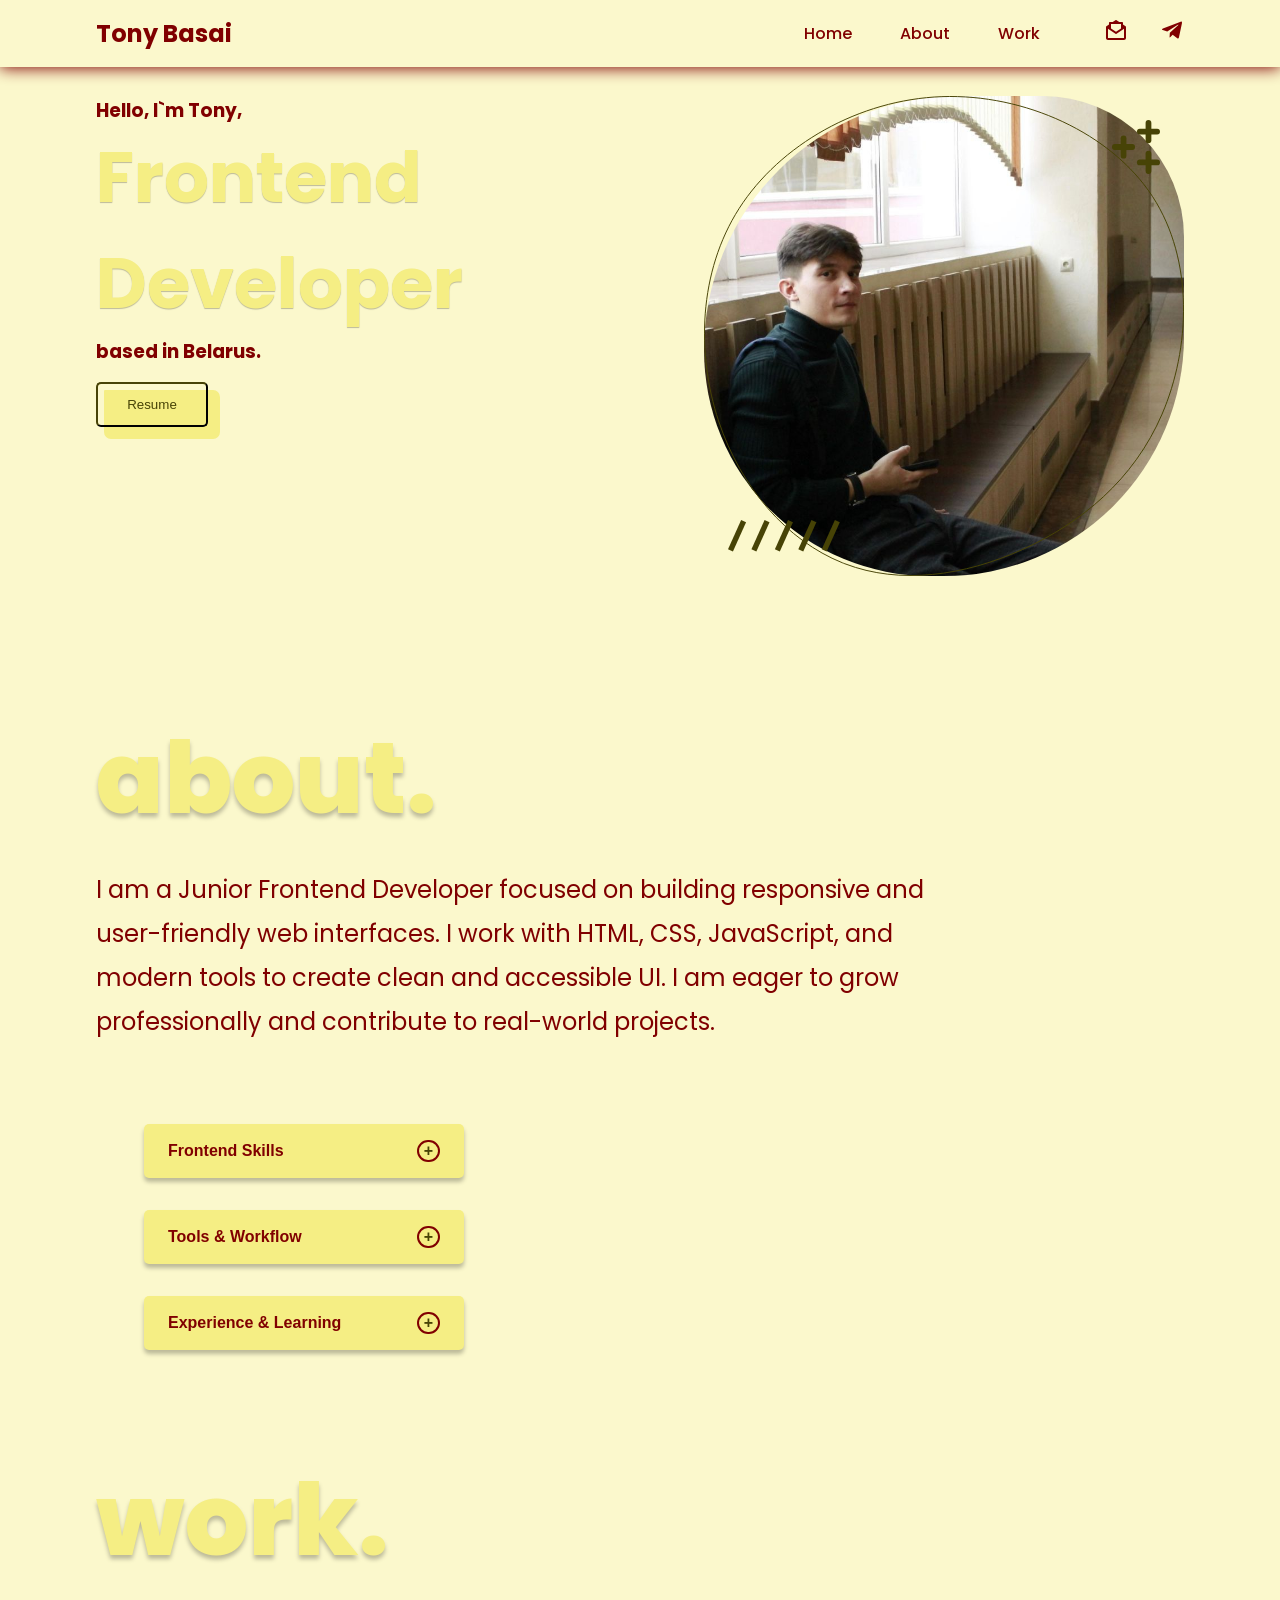
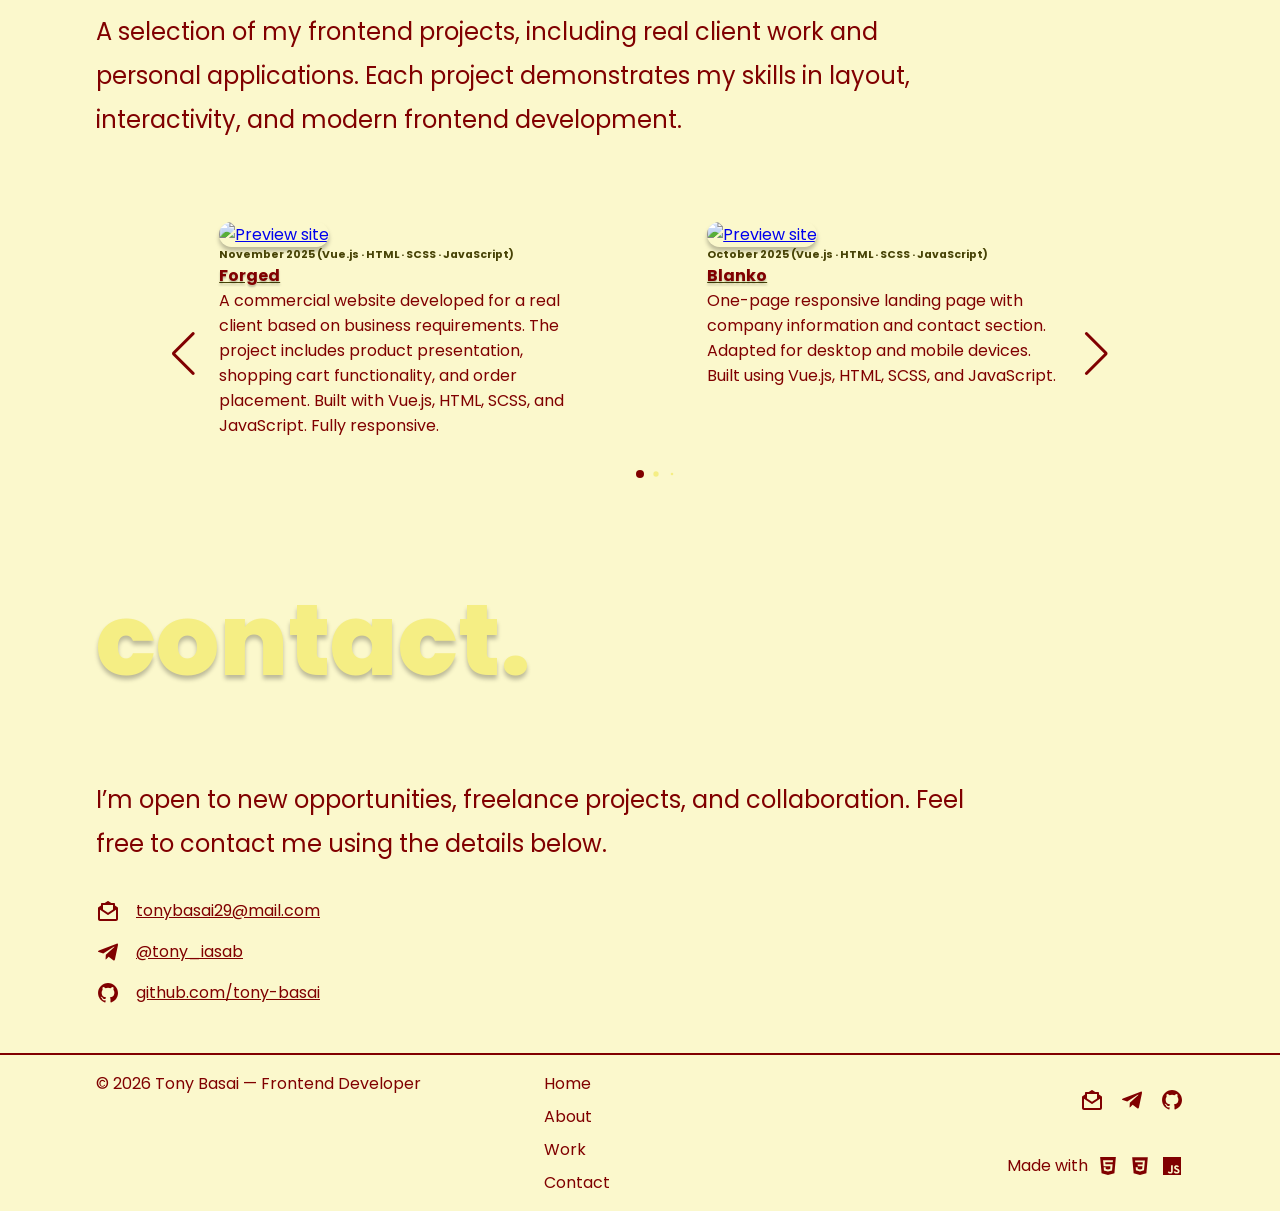
==== commit edf1d466: "+new project blanko" ====
--- a/portfolio.html
+++ b/portfolio.html
@@ -49,10 +49,10 @@
     </header>
     <main class="main">
 
-        <section id="home" class="main__hero section">
+        <section id="home" class="main__hero section fade-in">
             <div class="hero__container-home">
                 <div class="container-home__about-me">
-                    <h3 class="about-me__title">
+                    <h3 class="about-me__title fade-in">
                         Hello, I`m Tony,</br> <span class="abaut-me__info__span">frontend developer</span></br> based in Belarus.
                     </h3>
                     <button class="about-me__button">
@@ -97,10 +97,10 @@
             </form>
         </div>
 
-        <section id="about" class="main__about section">
+        <section id="about" class="main__about section fade-in">
             <div class="container">
                 <div class="about-me__info-work">
-                    <h3 class="info__item-title section-title">
+                    <h3 class="info__item-title section-title fade-in">
                         about.
                     </h3>
                     <p class="info__item-paragraph section-paragraph">
@@ -111,7 +111,7 @@
                 </div>
                 <div class="info__item-accordion">
                     <div class="item-accordion__items">
-                        <button class="accordion-items__button">
+                        <button class="accordion-items__button fade-in">
                             <span class="button__skills">
                                 Frontend Skills
                             </span>     
@@ -126,7 +126,7 @@
                         </div>
                     </div>
                     <div class="item-accordion__items">
-                        <button class="accordion-items__button">
+                        <button class="accordion-items__button fade-in">
                             <span class="button__skills">
                                 Tools & Workflow
                             </span>
@@ -141,7 +141,7 @@
                         </div>
                     </div>
                     <div class="item-accordion__items">
-                        <button class="accordion-items__button">
+                        <button class="accordion-items__button fade-in">
                             <span class="button__skills">
                                 Experience & Learning
                             </span>
@@ -159,10 +159,10 @@
             </div>
         </section>
 
-        <section id="work" class="section-work section">
+        <section id="work" class="section-work section fade-in">
             <div class="section-work__container container">
                 <div class="about-me__info-work">
-                    <h3 class="section-title">
+                    <h3 class="section-title fade-in">
                         work.
                     </h3>
                     <p class="section-paragraph">
@@ -170,7 +170,7 @@
                         Each project demonstrates my skills in layout, interactivity, and modern frontend development.
                     </p>
                 </div>
-                <div class="work__cards">
+                <div class="work__cards fade-in">
                     <div class="swiper">
                         <div class="swiper-wrapper">
                             <div class="swiper-slide">
@@ -196,6 +196,28 @@
                                 </p>
                             </div>
                             <div class="swiper-slide">
+                                <a href="https://blanko-eight.vercel.app/" target="_blank" class="work-card__link">
+                                    <img
+                                        src="https://image.thum.io/get/width/800/https://blanko-eight.vercel.app/"
+                                        alt="Preview site"
+                                        class="work-card__img">
+                                </a>
+                                <h6 class="work-card__date">
+                                    October 2025
+                                    <span class="work-card__stack">
+                                        (Vue.js · HTML · SCSS · JavaScript)
+                                    </span>    
+                                </h6>
+                                <a class="work-card__title" href="https://blanko-eight.vercel.app/" target="_blank" rel="noopener noreferrer">
+                                    Blanko
+                                </a>
+                                <p class="work-card__paragraph">
+                                    One-page responsive landing page with company information and contact section.
+                                    Adapted for desktop and mobile devices.
+                                    Built using Vue.js, HTML, SCSS, and JavaScript.
+                                </p>
+                            </div>
+                            <div class="swiper-slide">
                                 <a href="https://house-4bvf.vercel.app/" target="_blank" class="work-card__link">
                                     <img
                                         src="https://image.thum.io/get/width/800/https://house-4bvf.vercel.app/"
@@ -270,7 +292,7 @@
                                 <h6 class="work-card__date">
                                     July 2025
                                     <span class="work-card__stack">
-                                        (HTML · SCSS · JavaScript)
+                                        (HTML · CSS · JavaScript)
                                     </span>
                                 </h6>
                                 <a class="work-card__title" href="https://tony-basai.github.io/Calculator/calculator.html" target="_blank" rel="noopener noreferrer">
@@ -290,9 +312,9 @@
             </div>
         </section>
         
-        <section id="contact" class="section">
+        <section id="contact" class="section fade-in">
             <div class="container">
-                <h3 class="section-title">
+                <h3 class="section-title fade-in">
                     contact.
                 </h3>
                 <div class="contact__info">
@@ -337,7 +359,7 @@
         </section>
     
     </main>
-    <footer class="footer" role="contentinfo">
+    <footer class="footer fade-in" role="contentinfo">
         <div class="footer__container">
             
             <p class="footer__copy">
--- a/portfolio.css
+++ b/portfolio.css
@@ -964,6 +964,23 @@
     }
 }
 
+
+
+
+.fade-in {
+    opacity: 0;
+    transform: translateY(2rem);
+    transition: opacity 0.6s ease, transform 0.6s ease;
+}
+
+.fade-in--visible {
+    opacity: 1;
+    transform: translateY(0);
+}
+
+
+
+
 @media (prefers-reduced-motion: reduce) {
     .symbols__plus,
     .symbols__slashes {
